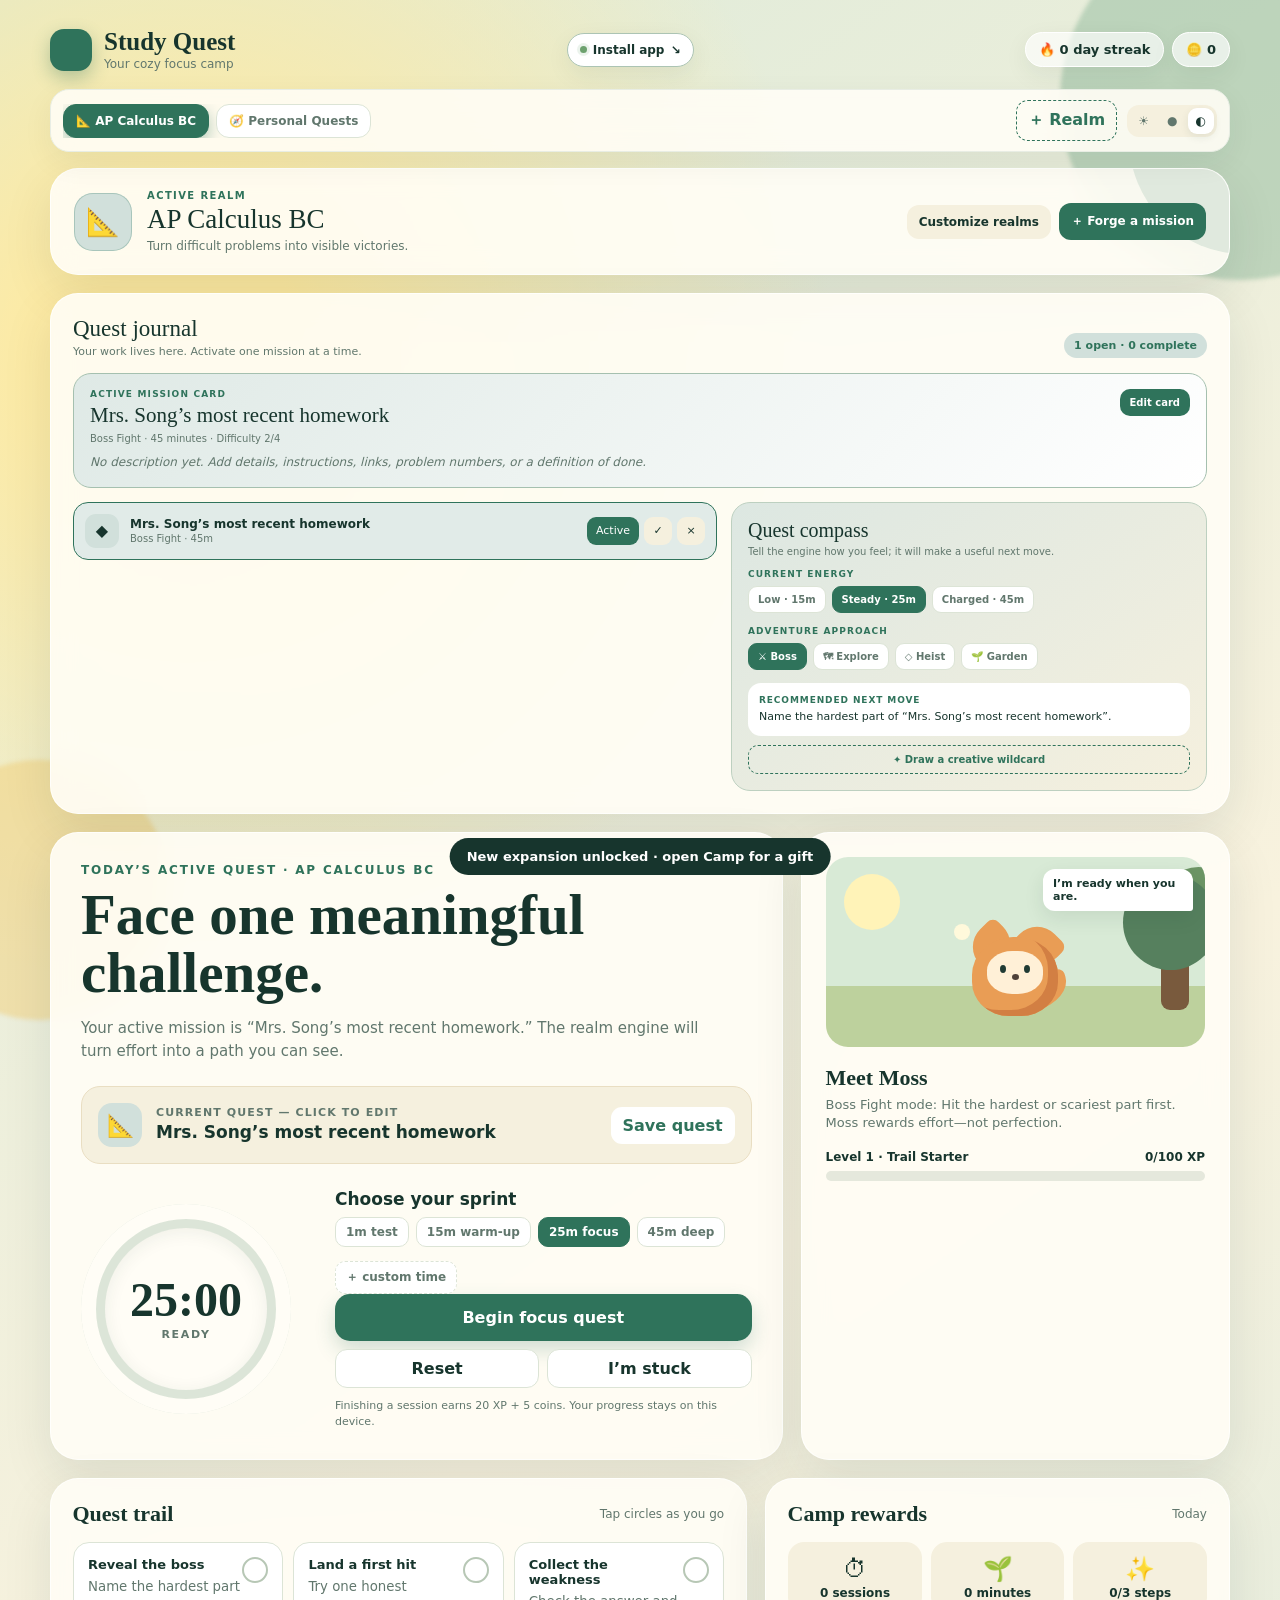
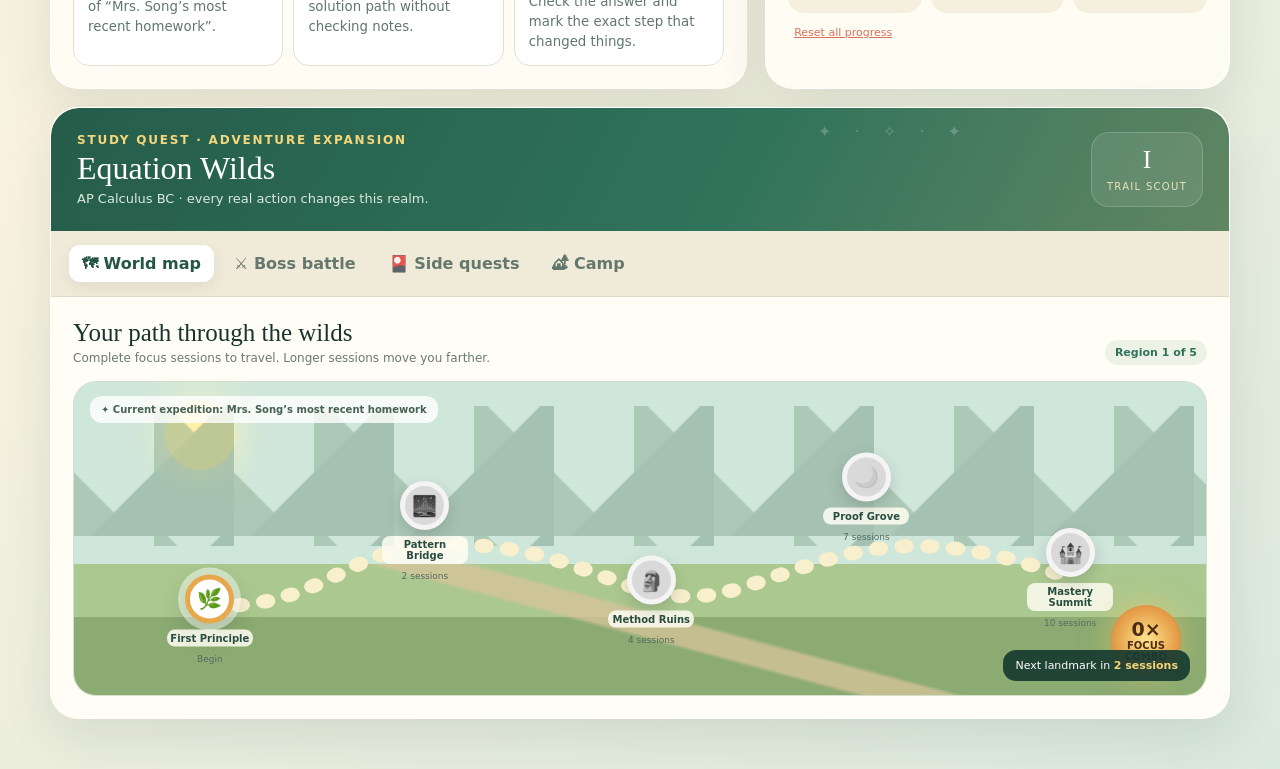
==== index.html @ 41451013 "Publish Study Quest PWA" ====
<!doctype html>
<html lang="en">
<head>
  <meta charset="utf-8">
  <meta name="viewport" content="width=device-width,initial-scale=1">
  <meta name="theme-color" content="#163a31">
  <meta name="description" content="Turn anything you need to do into a customizable focus quest with timers, mission cards, and a cozy fox companion.">
  <meta name="application-name" content="Study Quest">
  <meta name="apple-mobile-web-app-capable" content="yes">
  <meta name="apple-mobile-web-app-status-bar-style" content="black-translucent">
  <meta name="apple-mobile-web-app-title" content="Study Quest">
  <title>Study Quest</title>
  <style>
    :root{--ink:#17352d;--muted:#61776d;--cream:#f7f1df;--paper:#fffdf6;--green:#2f735b;--green2:#78a36d;--gold:#e6a84b;--coral:#d7725c;--line:#dce4d6;--shadow:0 18px 50px #17352d1a}
    *{box-sizing:border-box}body{margin:0;min-height:100vh;color:var(--ink);font-family:Inter,ui-rounded,"Segoe UI",system-ui,sans-serif;background:radial-gradient(circle at 15% 15%,#f9e7b9 0 5%,transparent 27%),linear-gradient(145deg,#dcead8,#f8f2de 55%,#dae9dd);overflow-x:hidden}
    body:before,body:after{content:"";position:fixed;z-index:-1;border-radius:50%;filter:blur(2px);opacity:.5}body:before{width:360px;height:360px;background:#8fb99b;right:-140px;top:-80px}body:after{width:260px;height:260px;background:#f1cf7a;left:-90px;bottom:-120px}
    button,input{font:inherit}button{cursor:pointer}.app{width:min(1180px,calc(100% - 32px));margin:28px auto 50px}.top{display:flex;align-items:center;justify-content:space-between;margin-bottom:18px}.brand{display:flex;align-items:center;gap:12px}.brand-mark{width:42px;height:42px;border-radius:14px;background:var(--green);display:grid;place-items:center;color:white;box-shadow:0 7px 18px #2f735b55}.brand h1{font-family:Georgia,serif;font-size:25px;margin:0}.brand p{font-size:12px;color:var(--muted);margin:1px 0 0}.stats{display:flex;gap:8px}.pill{background:#ffffffa8;border:1px solid #fff;padding:9px 13px;border-radius:999px;font-weight:750;font-size:13px;box-shadow:0 8px 24px #17352d12}
    .grid{display:grid;grid-template-columns:1.45fr .85fr;gap:18px}.card{background:#fffdf6e8;border:1px solid #ffffffb8;border-radius:28px;box-shadow:var(--shadow);backdrop-filter:blur(12px)}.hero{padding:30px;position:relative;overflow:hidden}.eyebrow{font-size:12px;font-weight:850;letter-spacing:.15em;text-transform:uppercase;color:var(--green)}.hero h2{font-family:Georgia,serif;font-size:clamp(32px,5vw,57px);line-height:1.02;margin:9px 0 12px;max-width:760px}.sub{color:var(--muted);font-size:15px;line-height:1.55;max-width:650px}.questbox{margin-top:23px;background:#f5f0de;border:1px solid #e9dec2;border-radius:19px;padding:16px;display:grid;grid-template-columns:auto 1fr auto;align-items:center;gap:14px}.quest-icon{width:44px;height:44px;border-radius:14px;background:#e5c873;display:grid;place-items:center;font-size:22px}.questbox label{display:block;font-size:11px;color:var(--muted);font-weight:800;text-transform:uppercase;letter-spacing:.1em}.questbox input{width:100%;border:0;background:transparent;color:var(--ink);font-size:17px;font-weight:800;outline:0;padding:3px 0}.save{border:0;background:white;color:var(--green);padding:9px 12px;border-radius:11px;font-weight:800}.save:hover{transform:translateY(-1px)}
    .timer-area{margin-top:25px;display:grid;grid-template-columns:230px 1fr;gap:24px;align-items:center}.clock{width:210px;aspect-ratio:1;border-radius:50%;display:grid;place-items:center;position:relative;background:conic-gradient(var(--green) var(--angle,0deg),#dce5d8 0);box-shadow:inset 0 0 0 15px #fffdf6}.clock:after{content:"";position:absolute;inset:24px;border-radius:50%;background:var(--paper);box-shadow:inset 0 3px 18px #17352d12}.time{position:relative;z-index:1;text-align:center}.time strong{font-family:Georgia,serif;font-size:48px;display:block;line-height:.95}.time small{color:var(--muted);font-size:11px;font-weight:850;letter-spacing:.15em;text-transform:uppercase}.controls h3{margin:0 0 8px;font-size:17px}.presets{display:flex;flex-wrap:wrap;gap:7px;margin-bottom:14px}.preset{border:1px solid var(--line);background:#fff;border-radius:10px;padding:7px 10px;color:var(--muted);font-size:12px;font-weight:750}.preset.active{color:white;background:var(--green);border-color:var(--green)}.mainbtn{border:0;width:100%;border-radius:15px;padding:14px;background:var(--green);color:white;font-weight:850;box-shadow:0 9px 20px #2f735b38;transition:.2s}.mainbtn:hover{transform:translateY(-2px);filter:brightness(1.05)}.secondary{display:flex;gap:8px;margin-top:8px}.secondary button{flex:1;border:1px solid var(--line);background:#fff;border-radius:12px;padding:9px;color:var(--ink);font-weight:750}.hint{font-size:11px;color:var(--muted);margin:10px 0 0;line-height:1.4}
    .side{padding:24px;display:flex;flex-direction:column}.companion-stage{height:190px;border-radius:22px;background:linear-gradient(#d8ead6 0 68%,#bdd19d 68%);position:relative;overflow:hidden;display:grid;place-items:center}.companion-stage:before{content:"";position:absolute;left:18px;top:17px;width:56px;height:56px;border-radius:50%;background:#fff3b8;box-shadow:90px 30px 0 -20px #fff9db}.tree{position:absolute;bottom:37px;right:16px;width:28px;height:80px;background:#795a3d;border-radius:9px}.tree:before{content:"";position:absolute;width:95px;height:95px;border-radius:50%;background:#56805e;left:-38px;top:-55px;box-shadow:28px -18px 0 -10px #6c9565}.buddy{position:relative;z-index:2;width:112px;height:104px;margin-top:25px;animation:breathe 2.8s ease-in-out infinite}.buddy-body{position:absolute;inset:25px 13px 0;background:#e99d55;border-radius:48% 48% 43% 43%;box-shadow:inset -10px -6px #d27f43}.ear{position:absolute;top:12px;width:39px;height:43px;background:#e99d55;transform:rotate(45deg);border-radius:8px 25px 8px 25px}.ear.l{left:13px}.ear.r{right:13px;transform:rotate(135deg)}.face{position:absolute;z-index:3;left:28px;top:39px;width:56px;height:43px;background:#fff0d7;border-radius:45%;}.eye{position:absolute;top:14px;width:6px;height:8px;background:#203b34;border-radius:50%}.eye.l{left:13px}.eye.r{right:13px}.nose{position:absolute;left:25px;top:23px;width:7px;height:6px;background:#4e4139;border-radius:50%}.tail{position:absolute;right:1px;bottom:0;width:52px;height:34px;background:#e99d55;border-radius:80% 20% 70% 20%;transform:rotate(-18deg);transform-origin:left}.buddy.focusing .eye{height:2px;top:17px}.buddy.cheer{animation:cheer .6s ease 2}.speech{position:absolute;top:12px;right:12px;z-index:4;background:white;border-radius:12px 12px 3px 12px;padding:8px 10px;max-width:150px;font-size:11px;font-weight:700;box-shadow:0 7px 20px #17352d18}.companion-copy h3{font-family:Georgia,serif;font-size:22px;margin:18px 0 5px}.companion-copy p{color:var(--muted);font-size:13px;line-height:1.45;margin:0}.level{margin-top:17px}.levelhead{display:flex;justify-content:space-between;font-size:12px;font-weight:800;margin-bottom:7px}.bar{height:10px;background:#e5e8dc;border-radius:999px;overflow:hidden}.fill{height:100%;width:0;background:linear-gradient(90deg,var(--green2),var(--gold));border-radius:999px;transition:.5s}
    .bottom{grid-column:1/-1;display:grid;grid-template-columns:1.2fr .8fr;gap:18px}.steps,.rewards{padding:22px}.section-title{display:flex;justify-content:space-between;align-items:center;margin-bottom:15px}.section-title h3{margin:0;font-family:Georgia,serif;font-size:22px}.section-title span{color:var(--muted);font-size:12px}.step-list{display:grid;grid-template-columns:repeat(3,1fr);gap:10px}.step{border:1px solid var(--line);border-radius:16px;padding:14px;background:#fff;transition:.2s}.step.done{opacity:.64;background:#ecf3e8}.step button{width:26px;height:26px;border-radius:50%;border:2px solid #b7c7b5;background:transparent;float:right;color:transparent}.step.done button{background:var(--green);border-color:var(--green);color:white}.step strong{font-size:13px;display:block;margin-bottom:4px}.step small{color:var(--muted);line-height:1.35}.reward-row{display:flex;gap:9px}.reward{flex:1;background:#f5f0de;border-radius:16px;padding:13px;text-align:center}.reward .big{font-size:24px}.reward strong{display:block;font-size:12px;margin-top:3px}.danger{margin-top:12px;border:0;background:transparent;color:var(--coral);font-size:11px;text-decoration:underline}
    .modal{position:fixed;inset:0;background:#15322ccc;z-index:20;display:none;place-items:center;padding:18px}.modal.show{display:grid}.modal-card{width:min(520px,100%);background:var(--paper);border-radius:25px;padding:27px;box-shadow:0 30px 80px #0005}.modal-card h2{font-family:Georgia,serif;font-size:29px;margin:0 0 8px}.modal-card p{color:var(--muted);line-height:1.5}.modal-card textarea{width:100%;min-height:95px;border:1px solid var(--line);border-radius:13px;padding:12px;background:white;resize:vertical}.modal-actions{display:flex;gap:9px;margin-top:12px}.modal-actions button{flex:1;border:0;border-radius:12px;padding:12px;font-weight:800}.modal-actions .claim{background:var(--green);color:white}.modal-actions .skip{background:#e9eadf;color:var(--ink)}.toast{position:fixed;left:50%;bottom:25px;z-index:30;transform:translate(-50%,30px);opacity:0;background:#17352d;color:white;padding:11px 17px;border-radius:999px;font-weight:750;font-size:13px;transition:.25s}.toast.show{transform:translate(-50%,0);opacity:1}.confetti{position:fixed;z-index:40;width:8px;height:12px;top:-20px;animation:fall 1.8s linear forwards}
    @keyframes breathe{50%{transform:translateY(-5px) scale(1.02)}}@keyframes cheer{50%{transform:translateY(-18px) rotate(5deg)}}@keyframes fall{to{transform:translateY(110vh) rotate(720deg)}}
    @media(max-width:850px){.grid,.bottom{grid-template-columns:1fr}.timer-area{grid-template-columns:1fr}.clock{margin:auto}.step-list{grid-template-columns:1fr}.stats .pill:first-child{display:none}}@media(max-width:520px){.app{width:min(100% - 18px,1180px);margin-top:12px}.hero,.side{padding:19px}.top{align-items:flex-start}.stats{flex-direction:column}.questbox{grid-template-columns:auto 1fr}.questbox .save{grid-column:1/-1}.hero h2{font-size:37px}}
  </style>
  <link rel="stylesheet" href="v2.css">
  <link rel="stylesheet" href="v3.css">
  <link rel="stylesheet" href="pwa.css">
  <link rel="manifest" href="manifest.webmanifest">
  <link rel="icon" href="icons/favicon.png" type="image/png" sizes="64x64">
  <link rel="icon" href="icons/icon-192.png" type="image/png" sizes="192x192">
  <link rel="apple-touch-icon" href="icons/apple-touch-icon.png">
</head>
<body>
  <main class="app">
    <header class="top">
      <div class="brand"><div class="brand-mark">✦</div><div><h1>Study Quest</h1><p>Your cozy focus camp</p></div></div>
      <div class="stats"><div class="pill">🔥 <span id="streak">0</span> day streak</div><div class="pill">🪙 <span id="coins">0</span></div></div>
    </header>
    <section class="grid">
      <article class="card hero">
        <div class="eyebrow">Today’s main quest · AP Calculus BC</div>
        <h2>Make one brave start.</h2>
        <p class="sub">You don’t need to finish everything right now. Begin Mrs. Song’s newest homework, earn XP for focused effort, and let the next step reveal itself.</p>
        <div class="questbox">
          <div class="quest-icon">📐</div>
          <div><label for="quest">Current quest — click to edit</label><input id="quest" value="Mrs. Song’s most recent homework" aria-label="Current quest"></div>
          <button class="save" id="saveQuest">Save quest</button>
        </div>
        <div class="timer-area">
          <div class="clock" id="clock"><div class="time"><strong id="time">25:00</strong><small id="modeLabel">ready</small></div></div>
          <div class="controls">
            <h3>Choose your sprint</h3>
            <div class="presets"><button class="preset" data-min="1">1m test</button><button class="preset" data-min="15">15m warm-up</button><button class="preset active" data-min="25">25m focus</button><button class="preset" data-min="45">45m deep</button></div>
            <button class="mainbtn" id="start">Begin focus quest</button>
            <div class="secondary"><button id="reset">Reset</button><button id="stuck">I’m stuck</button></div>
            <p class="hint">Finishing a session earns 20 XP + 5 coins. Your progress stays on this device.</p>
          </div>
        </div>
      </article>
      <aside class="card side">
        <div class="companion-stage"><div class="speech" id="speech">I’m ready when you are.</div><div class="tree"></div><div class="buddy" id="buddy"><div class="ear l"></div><div class="ear r"></div><div class="tail"></div><div class="buddy-body"></div><div class="face"><i class="eye l"></i><i class="eye r"></i><i class="nose"></i></div></div></div>
        <div class="companion-copy"><h3>Meet Moss</h3><p>Your focus fox. Moss studies quietly with you and celebrates real effort—not perfection.</p></div>
        <div class="level"><div class="levelhead"><span>Level <b id="level">1</b> · Trail Starter</span><span><b id="xp">0</b>/100 XP</span></div><div class="bar"><div class="fill" id="xpFill"></div></div></div>
      </aside>
      <div class="bottom">
        <section class="card steps"><div class="section-title"><h3>Quest trail</h3><span>Tap circles as you go</span></div><div class="step-list">
          <div class="step"><button aria-label="Complete step">✓</button><strong>Open the assignment</strong><small>Get the newest homework in front of you.</small></div>
          <div class="step"><button aria-label="Complete step">✓</button><strong>Do the first problem</strong><small>Messy work is completely allowed.</small></div>
          <div class="step"><button aria-label="Complete step">✓</button><strong>Mark the hard parts</strong><small>Circle anything to ask Mrs. Song.</small></div>
        </div></section>
        <section class="card rewards"><div class="section-title"><h3>Camp rewards</h3><span>Today</span></div><div class="reward-row"><div class="reward"><div class="big">⏱</div><strong><span id="sessions">0</span> sessions</strong></div><div class="reward"><div class="big">🌱</div><strong><span id="totalMin">0</span> minutes</strong></div><div class="reward"><div class="big">✨</div><strong><span id="stepsDone">0</span>/3 steps</strong></div></div><button class="danger" id="clear">Reset all progress</button></section>
      </div>
    </section>
  </main>
  <div class="modal" id="modal"><div class="modal-card"><div class="eyebrow">Sprint complete</div><h2>Nice work—claim your reward.</h2><p>Before moving on, write one thing you learned or one question you still have. A short sentence is enough.</p><textarea id="reflection" placeholder="I learned… / I’m still wondering…"></textarea><div class="modal-actions"><button class="skip" id="skip">Later</button><button class="claim" id="claim">Claim 20 XP + 5 coins</button></div></div></div>
  <div class="toast" id="toast"></div>
  <script>
    const $=s=>document.querySelector(s), $$=s=>[...document.querySelectorAll(s)];
    const key='studyQuest.v1'; let state=JSON.parse(localStorage.getItem(key)||'{}');
    state={xp:0,coins:0,sessions:0,totalMin:0,quest:'Mrs. Song’s most recent homework',steps:[false,false,false],lastDay:null,streak:0,...state};
    let chosen=25,left=1500,running=false,timer=null;
    const save=()=>localStorage.setItem(key,JSON.stringify(state));
    function render(){
      $('#coins').textContent=state.coins;$('#sessions').textContent=state.sessions;$('#totalMin').textContent=state.totalMin;$('#streak').textContent=state.streak;
      const level=Math.floor(state.xp/100)+1, within=state.xp%100;$('#level').textContent=level;$('#xp').textContent=within;$('#xpFill').style.width=within+'%';
      $('#quest').value=state.quest;state.steps.forEach((v,i)=>$$('.step')[i].classList.toggle('done',v));$('#stepsDone').textContent=state.steps.filter(Boolean).length;
    }
    function format(n){return String(Math.floor(n/60)).padStart(2,'0')+':'+String(n%60).padStart(2,'0')}
    function drawClock(){$('#time').textContent=format(left);$('#clock').style.setProperty('--angle',(360*(chosen*60-left)/(chosen*60))+'deg')}
    function toast(msg){const t=$('#toast');t.textContent=msg;t.classList.add('show');setTimeout(()=>t.classList.remove('show'),2200)}
    function ping(){try{const a=new AudioContext(),o=a.createOscillator(),g=a.createGain();o.connect(g);g.connect(a.destination);o.frequency.setValueAtTime(523,a.currentTime);o.frequency.exponentialRampToValueAtTime(784,a.currentTime+.25);g.gain.setValueAtTime(.08,a.currentTime);g.gain.exponentialRampToValueAtTime(.001,a.currentTime+.5);o.start();o.stop(a.currentTime+.5)}catch(e){}}
    function stop(){clearInterval(timer);running=false;$('#start').textContent='Resume focus quest';$('#modeLabel').textContent='paused';$('#buddy').classList.remove('focusing');$('#speech').textContent='I’ll hold your place.'}
    function finish(){clearInterval(timer);running=false;left=0;drawClock();ping();$('#modeLabel').textContent='complete';$('#buddy').classList.remove('focusing');$('#buddy').classList.add('cheer');$('#speech').textContent='You did it! That effort counts.';setTimeout(()=>$('#buddy').classList.remove('cheer'),1500);$('#modal').classList.add('show')}
    $('#start').onclick=()=>{if(running){stop();return}if(left<=0)left=chosen*60;running=true;$('#start').textContent='Pause quest';$('#modeLabel').textContent='focusing';$('#buddy').classList.add('focusing');$('#speech').textContent='Shh… I’m focusing with you.';timer=setInterval(()=>{left--;drawClock();if(left<=0)finish()},1000)};
    $$('.preset').forEach(b=>b.onclick=()=>{if(running)stop();chosen=+b.dataset.min;left=chosen*60;$$('.preset').forEach(x=>x.classList.remove('active'));b.classList.add('active');$('#start').textContent='Begin focus quest';$('#modeLabel').textContent='ready';drawClock()});
    $('#reset').onclick=()=>{if(running)stop();left=chosen*60;$('#start').textContent='Begin focus quest';$('#modeLabel').textContent='ready';drawClock()};
    $('#saveQuest').onclick=()=>{state.quest=$('#quest').value.trim()||'Mrs. Song’s most recent homework';save();render();toast('Quest saved ✓')};
    $('#stuck').onclick=()=>{const ideas=['Open the assignment—nothing else yet.','Write the problem number and copy the givens.','Work for just two minutes, then choose again.','Circle the first confusing symbol or step.'];$('#speech').textContent=ideas[Math.floor(Math.random()*ideas.length)];toast('Moss made the next step tiny')};
    $$('.step button').forEach((b,i)=>b.onclick=()=>{state.steps[i]=!state.steps[i];if(state.steps[i]){state.xp+=5;state.coins+=1;toast('+5 XP · trail step complete')}save();render()});
    function reward(){state.xp+=20;state.coins+=5;state.sessions++;state.totalMin+=chosen;const today=new Date().toDateString();if(state.lastDay!==today){const y=new Date();y.setDate(y.getDate()-1);state.streak=state.lastDay===y.toDateString()?state.streak+1:1;state.lastDay=today}state.reflection=$('#reflection').value.trim();save();render();$('#modal').classList.remove('show');confetti();left=chosen*60;$('#start').textContent='Begin another quest';$('#modeLabel').textContent='ready';drawClock()}
    $('#claim').onclick=reward;$('#skip').onclick=reward;
    function confetti(){for(let i=0;i<36;i++){const e=document.createElement('i');e.className='confetti';e.style.left=Math.random()*100+'vw';e.style.background=['#e6a84b','#2f735b','#d7725c','#78a36d'][i%4];e.style.animationDelay=Math.random()*.5+'s';document.body.appendChild(e);setTimeout(()=>e.remove(),2400)}}
    $('#clear').onclick=()=>{if(confirm('Reset XP, coins, sessions, and quest trail?')){localStorage.removeItem(key);location.reload()}};
    render();drawClock();
  </script>
  <script src="v2.js"></script>
  <script src="v3.js"></script>
  <script src="pwa-v2.js"></script>
</body>
</html>
---- v2.css ----
/* Study Quest: Adventure expansion */
.rpg-world{margin-top:18px;position:relative;overflow:hidden}.rpg-banner{padding:24px 26px;background:linear-gradient(118deg,#173a31,#285d49 58%,#6f8e5b);color:white;border-radius:28px 28px 0 0;display:flex;align-items:center;justify-content:space-between;gap:18px;position:relative}.rpg-banner:after{content:"✦  ·  ✧  ·  ✦";position:absolute;right:22%;top:14px;opacity:.22;letter-spacing:9px}.rpg-banner h2{font:32px/1 Georgia,serif;margin:5px 0 7px}.rpg-banner p{margin:0;color:#dce9de;font-size:13px}.rank-seal{min-width:112px;text-align:center;background:#ffffff16;border:1px solid #ffffff2c;border-radius:18px;padding:12px}.rank-seal strong{display:block;font:26px Georgia,serif}.rank-seal span{font-size:10px;text-transform:uppercase;letter-spacing:.13em;color:#e9e4bd}.rpg-tabs{display:flex;gap:7px;padding:14px 18px;background:#f0ead8;border-bottom:1px solid #e0dac6;overflow:auto}.rpg-tab{border:0;background:transparent;color:#66786e;font-weight:800;padding:9px 13px;border-radius:11px;white-space:nowrap}.rpg-tab.active{background:white;color:#245642;box-shadow:0 5px 15px #17352d13}.rpg-panel{display:none;padding:22px;background:#fffdf6e8}.rpg-panel.active{display:block}.panel-title{display:flex;align-items:end;justify-content:space-between;gap:14px;margin-bottom:16px}.panel-title h3{font:25px Georgia,serif;margin:0}.panel-title p{font-size:12px;color:#687c72;margin:4px 0 0}.tiny-badge{background:#edf2e7;color:#2f735b;border-radius:999px;padding:6px 10px;font-size:11px;font-weight:850}
.quest-map{min-height:315px;border-radius:23px;background:linear-gradient(#cfe6db 0 58%,#aac88f 58% 75%,#8bab72 75%);position:relative;overflow:hidden;border:1px solid #d4e0cc}.quest-map:before{content:"";position:absolute;left:8%;top:18px;width:70px;height:70px;border-radius:50%;background:#fff0a8;box-shadow:0 0 45px #fff5b8}.quest-map:after{content:"";position:absolute;inset:auto 0 0;height:42%;background:linear-gradient(15deg,transparent 48%,#d8c49b 49% 54%,transparent 55%);opacity:.75}.mountains{position:absolute;inset:24px 0 auto;height:140px;background:linear-gradient(135deg,transparent 50%,#789b84 51%) 0 0/160px 130px,linear-gradient(225deg,transparent 50%,#88a98e 51%) 80px 0/160px 130px;opacity:.48}.path-line{position:absolute;left:10%;right:10%;bottom:58px;height:130px}.path-line svg{width:100%;height:100%;overflow:visible}.map-node{position:absolute;z-index:3;width:86px;text-align:center;transform:translate(-50%,-50%)}.node-dot{width:49px;height:49px;margin:auto;border-radius:50%;display:grid;place-items:center;background:#d7dbcc;border:5px solid #f8f4e7;box-shadow:0 6px 16px #17352d2d;font-size:20px;filter:grayscale(1);transition:.3s}.map-node.unlocked .node-dot{background:#f5d477;filter:none}.map-node.current .node-dot{background:#fff;border-color:#e6a84b;box-shadow:0 0 0 7px #fff7,0 8px 25px #17352d44;animation:nodePulse 2s infinite}.map-node strong{display:block;font-size:10px;margin-top:6px;background:#fffdf3d9;border-radius:8px;padding:3px;color:#294e40}.map-node small{font-size:9px;color:#546b60}.n1{left:12%;top:76%}.n2{left:31%;top:48%}.n3{left:51%;top:70%}.n4{left:70%;top:37%}.n5{left:88%;top:63%}.map-legend{position:absolute;left:16px;top:14px;z-index:4;background:#ffffffce;border-radius:12px;padding:8px 11px;font-size:10px;font-weight:800;color:#476254}.map-progress{position:absolute;right:16px;bottom:14px;z-index:5;background:#173a31e8;color:white;border-radius:13px;padding:9px 12px;font-size:11px}.map-progress b{color:#f5d477}
.battle-grid{display:grid;grid-template-columns:1.1fr .9fr;gap:14px}.boss-arena{background:radial-gradient(circle at 50% 30%,#536b67,#243e3b 72%);border-radius:22px;min-height:290px;position:relative;overflow:hidden;color:white;padding:18px}.boss-arena:before{content:"";position:absolute;inset:auto -10% -40% -10%;height:62%;background:radial-gradient(ellipse,#172c28,#10201d);border-radius:50%}.boss-label{position:relative;z-index:2;text-align:center;font-size:10px;letter-spacing:.18em;text-transform:uppercase;color:#d7dfc9}.boss{position:absolute;left:50%;top:50%;transform:translate(-50%,-46%);width:142px;height:135px;filter:drop-shadow(0 18px 15px #0007)}.boss-core{position:absolute;inset:25px 18px 3px;background:#5f536d;border-radius:45% 45% 35% 35%;box-shadow:inset -14px -10px #44394f}.boss-horn{position:absolute;top:7px;width:38px;height:48px;background:#dbc790;clip-path:polygon(50% 0,100% 100%,0 100%)}.boss-horn.l{left:16px;transform:rotate(-18deg)}.boss-horn.r{right:16px;transform:rotate(18deg)}.boss-eye{position:absolute;z-index:2;top:61px;width:19px;height:13px;background:#ffcf64;border-radius:60% 20%;box-shadow:0 0 12px #ffca55}.boss-eye.l{left:40px}.boss-eye.r{right:40px;transform:scaleX(-1)}.boss-mouth{position:absolute;z-index:2;left:54px;top:91px;width:36px;height:13px;border-bottom:4px solid #d5b8c7;border-radius:50%}.boss.hit{animation:bossHit .5s}.hp-wrap{position:absolute;left:18px;right:18px;bottom:18px;z-index:2}.hp-copy{display:flex;justify-content:space-between;font-size:11px;font-weight:800;margin-bottom:6px}.hpbar{height:13px;background:#152824;border:2px solid #ffffff45;border-radius:99px;overflow:hidden}.hpfill{height:100%;background:linear-gradient(90deg,#d85b58,#f1a35c);transition:.6s}.battle-log{background:#f4eedc;border-radius:22px;padding:18px}.battle-log h4{margin:0 0 7px;font:21px Georgia,serif}.battle-log>p{color:#66786e;font-size:12px;line-height:1.45}.damage-guide{display:grid;gap:8px;margin-top:13px}.damage{background:white;border-radius:12px;padding:10px;display:flex;justify-content:space-between;font-size:11px}.damage b{color:#bb5a48}.boss-loot{margin-top:12px;background:#e5eedf;border:1px dashed #86a876;border-radius:12px;padding:11px;font-size:11px;line-height:1.4}
.sidequest-grid{display:grid;grid-template-columns:repeat(3,1fr);gap:11px}.sidequest{background:#fff;border:1px solid #e1e5d8;border-radius:18px;padding:16px;position:relative;min-height:155px;transition:.2s}.sidequest:hover{transform:translateY(-3px);box-shadow:0 10px 25px #17352d16}.sq-rarity{font-size:9px;letter-spacing:.14em;text-transform:uppercase;color:#b47742;font-weight:900}.sidequest h4{font:19px Georgia,serif;margin:8px 0 7px}.sidequest p{font-size:11px;color:#687c72;line-height:1.45;margin:0 0 12px}.sidequest button,.reroll,.scene-btn,.shop-item button,.break-start{border:0;border-radius:10px;padding:8px 10px;font-size:11px;font-weight:850;background:#2f735b;color:white}.sidequest button:disabled{background:#d9ddd3;color:#829087}.sidequest.complete{background:#edf3e8}.sidequest.complete:after{content:"✓";position:absolute;right:12px;top:12px;width:24px;height:24px;border-radius:50%;display:grid;place-items:center;background:#2f735b;color:white}.reroll{background:#e9e7da;color:#3d5a4e}.quest-actions{display:flex;justify-content:flex-end;margin-top:12px}.daily-meter{height:7px;background:#e7e9df;border-radius:99px;overflow:hidden;margin:8px 0}.daily-meter i{display:block;height:100%;background:#e6a84b;transition:.4s}
.camp-grid{display:grid;grid-template-columns:.8fr 1.2fr;gap:14px}.scene-box{border-radius:22px;min-height:270px;padding:18px;background:linear-gradient(#172b36,#3b5862 58%,#253f35 58%);color:white;position:relative;overflow:hidden}.scene-box[data-scene="sun"]{background:linear-gradient(#a8d8d0,#f2dda0 58%,#87a96c 58%)}.scene-box[data-scene="rain"]{background:linear-gradient(#405765,#78909a 58%,#405b4b 58%)}.scene-box[data-scene="stars"]{background:linear-gradient(#171c38,#303558 58%,#283b36 58%)}.scene-box:after{content:"";position:absolute;inset:0;background:radial-gradient(circle at 72% 20%,#fff9bf 0 5%,transparent 6%),radial-gradient(circle at 20% 15%,#fff 0 1px,transparent 2px),radial-gradient(circle at 40% 25%,#fff 0 1px,transparent 2px);opacity:.7}.scene-box[data-scene="rain"]:after{background:repeating-linear-gradient(105deg,transparent 0 17px,#dcebf133 18px 20px,transparent 21px 35px);animation:rain .7s linear infinite}.scene-copy{position:relative;z-index:2}.scene-copy h4{font:23px Georgia,serif;margin:0 0 5px}.scene-copy p{font-size:11px;color:#eef4e9}.scene-controls{position:absolute;left:16px;right:16px;bottom:16px;z-index:3;display:flex;gap:7px;flex-wrap:wrap}.scene-btn{background:#ffffffdc;color:#264c3e}.scene-btn.active{background:#e6a84b;color:#332812}.sound-btn{margin-left:auto;background:#17352dd9;color:white}.shop{background:#f5f0df;border-radius:22px;padding:17px}.shop-head{display:flex;justify-content:space-between;align-items:center}.shop-head h4{font:21px Georgia,serif;margin:0}.shop-wallet{font-size:11px;font-weight:850;background:white;border-radius:99px;padding:6px 9px}.shop-grid{display:grid;grid-template-columns:repeat(3,1fr);gap:8px;margin-top:12px}.shop-item{background:white;border-radius:14px;padding:11px;text-align:center;border:2px solid transparent}.shop-item.equipped{border-color:#e6a84b}.shop-icon{font-size:25px;height:32px}.shop-item strong{display:block;font-size:11px}.shop-item small{color:#7c8b83;font-size:9px}.shop-item button{margin-top:8px;width:100%;padding:6px;background:#e8eddf;color:#365d4d}.shop-item.owned button{background:#2f735b;color:white}.starter-note{margin-top:9px;font-size:10px;color:#6c7b72}.buddy[data-outfit="scarf"]:after{content:"";position:absolute;z-index:5;left:31px;top:76px;width:54px;height:12px;background:#d96557;border-radius:8px;transform:rotate(-4deg)}.buddy[data-outfit="crown"]:after{content:"♛";position:absolute;z-index:5;left:39px;top:-13px;font-size:39px;color:#f3c853;text-shadow:0 2px #9f6f27}.buddy[data-outfit="wizard"]:after{content:"";position:absolute;z-index:5;left:26px;top:-35px;width:62px;height:58px;background:#5e567f;clip-path:polygon(50% 0,78% 72%,100% 85%,0 85%,24% 72%)}
.break-card{margin-top:14px;border:1px solid #dbe2d4;border-radius:18px;padding:14px;background:#fff;display:flex;align-items:center;justify-content:space-between;gap:12px}.break-card h4{margin:0 0 3px;font:18px Georgia,serif}.break-card p{margin:0;font-size:10px;color:#6a7d73}.break-start{background:#4b6f63;white-space:nowrap}.break-overlay{position:fixed;inset:0;z-index:90;background:linear-gradient(#101b32,#26364b 60%,#1c352f);display:none;place-items:center;overflow:hidden;color:white}.break-overlay.show{display:grid}.break-hud{position:absolute;top:22px;left:50%;transform:translateX(-50%);z-index:4;text-align:center;background:#0c171bbb;border:1px solid #ffffff24;border-radius:18px;padding:11px 20px}.break-hud strong{font:26px Georgia,serif}.break-hud span{display:block;font-size:10px;color:#cbdad3}.firefly{position:absolute;width:22px;height:22px;border:0;border-radius:50%;background:#f8ed76;box-shadow:0 0 10px #fff278,0 0 28px #e8e052;animation:floatFly 2.4s ease-in-out infinite}.firefly:after{content:"";position:absolute;width:28px;height:10px;border:1px solid #fff9;left:-4px;top:6px;border-radius:50%}.break-done{background:#fffdf1;color:#17352d;border-radius:24px;padding:25px;text-align:center;display:none;z-index:5}.break-done.show{display:block}.break-done h3{font:28px Georgia,serif;margin:0 0 6px}.break-done button{border:0;background:#2f735b;color:white;border-radius:12px;padding:11px 19px;font-weight:800}.achievement-pop{position:fixed;right:20px;top:20px;z-index:80;background:#17352d;color:white;border:1px solid #ffffff31;border-radius:17px;padding:13px 16px;box-shadow:0 14px 40px #0004;transform:translateX(130%);transition:.4s;max-width:280px}.achievement-pop.show{transform:translateX(0)}.achievement-pop b{display:block;color:#f5d477;font-size:11px;letter-spacing:.1em;text-transform:uppercase}.achievement-pop span{font:17px Georgia,serif}.combo-orb{position:absolute;right:25px;bottom:20px;width:70px;height:70px;border-radius:50%;display:grid;place-items:center;background:radial-gradient(circle,#ffe58a,#e59b47 65%,#bd673b);color:#4e2d18;box-shadow:0 0 30px #ffc95d88;font-size:10px;font-weight:900;text-align:center;z-index:3}.combo-orb strong{display:block;font-size:19px}
body.scene-stars{background:radial-gradient(circle at 15% 15%,#73859b 0 4%,transparent 24%),linear-gradient(145deg,#263c45,#4e5d60 55%,#314944)}body.scene-rain{background:linear-gradient(145deg,#9eb4b6,#d7dfd5 55%,#839f92)}body.scene-sun{background:radial-gradient(circle at 15% 15%,#ffeaa0 0 5%,transparent 28%),linear-gradient(145deg,#dcead8,#f8f2de 55%,#dae9dd)}
@keyframes nodePulse{50%{transform:scale(1.09)}}@keyframes bossHit{25%{transform:translate(-50%,-46%) translateX(-12px);filter:brightness(1.8)}50%{transform:translate(-50%,-46%) translateX(10px)}75%{transform:translate(-50%,-46%) translateX(-5px)}}@keyframes rain{to{background-position:0 30px}}@keyframes floatFly{50%{transform:translate(14px,-18px) scale(1.2)}}
@media(max-width:850px){.battle-grid,.camp-grid{grid-template-columns:1fr}.sidequest-grid{grid-template-columns:1fr}.quest-map{min-height:360px}.shop-grid{grid-template-columns:repeat(3,1fr)}}@media(max-width:520px){.rpg-banner{align-items:flex-start}.rpg-banner h2{font-size:26px}.rank-seal{min-width:84px}.rpg-panel{padding:13px}.map-node{width:63px}.map-node strong{font-size:8px}.node-dot{width:40px;height:40px}.shop-grid{grid-template-columns:1fr}.break-card{align-items:flex-start;flex-direction:column}.sound-btn{margin-left:0}}
---- v3.css ----
/* Realm Engine — universal customization and theming */
:root{--realm-accent:#2f735b;--realm-soft:#dfeadf;--surface:#fffdf6;--surface-2:#f5f0de;--surface-3:#ffffff;--text:#17352d;--text-soft:#61776d;--border:#dce4d6;--page-a:#dcead8;--page-b:#f8f2de;--page-c:#dae9dd}
html[data-theme="dark"]{color-scheme:dark;--surface:#182720;--surface-2:#22352b;--surface-3:#263a31;--text:#edf4ec;--text-soft:#a9bcb2;--border:#3a5146;--page-a:#0e1b18;--page-b:#182821;--page-c:#101f1b;--cream:#182720;--paper:#182720;--ink:#edf4ec;--muted:#a9bcb2;--line:#3a5146;--shadow:0 20px 60px #0005}
html[data-theme="dark"] body{background:radial-gradient(circle at 15% 15%,#466454 0 4%,transparent 24%),linear-gradient(145deg,var(--page-a),var(--page-b) 55%,var(--page-c))}
html[data-theme="dark"] body:before{background:#315947}html[data-theme="dark"] body:after{background:#6d5933}
html[data-theme="dark"] .card,html[data-theme="dark"] .rpg-panel{background:#182720f2;border-color:#31483d}html[data-theme="dark"] .questbox,html[data-theme="dark"] .rpg-tabs,html[data-theme="dark"] .battle-log,html[data-theme="dark"] .shop{background:#22352b;border-color:#3a5146}html[data-theme="dark"] .step,html[data-theme="dark"] .sidequest,html[data-theme="dark"] .reward,html[data-theme="dark"] .damage,html[data-theme="dark"] .shop-item,html[data-theme="dark"] .break-card,html[data-theme="dark"] .save,html[data-theme="dark"] .secondary button,html[data-theme="dark"] .preset,html[data-theme="dark"] .rpg-tab.active{background:#263a31;color:#edf4ec;border-color:#40594d}html[data-theme="dark"] .clock{box-shadow:inset 0 0 0 15px #182720}html[data-theme="dark"] .clock:after{background:#182720}html[data-theme="dark"] .speech{background:#263a31;color:#edf4ec}html[data-theme="dark"] .pill{background:#21352c;border-color:#33493f}html[data-theme="dark"] .modal-card{background:#182720}html[data-theme="dark"] .modal-card textarea{background:#263a31;color:#edf4ec}html[data-theme="dark"] .sidequest.complete{background:#284333}html[data-theme="dark"] .boss-loot{background:#243e31}html[data-theme="dark"] .scene-btn{background:#263a31;color:#edf4ec}html[data-theme="dark"] .danger{color:#f19b86}
.realm-dock{display:flex;align-items:center;gap:10px;margin:0 0 16px;padding:10px 12px;background:color-mix(in srgb,var(--surface) 90%,transparent);border:1px solid color-mix(in srgb,var(--border) 65%,white);border-radius:19px;box-shadow:0 10px 30px #17352d10;backdrop-filter:blur(12px);position:relative;z-index:8}.realm-scroll{display:flex;align-items:center;gap:7px;overflow:auto;flex:1;scrollbar-width:none}.realm-scroll::-webkit-scrollbar{display:none}.realm-chip{border:1px solid var(--border);background:var(--surface-3);color:var(--text-soft);border-radius:13px;padding:9px 12px;font-size:12px;font-weight:800;white-space:nowrap;transition:.2s}.realm-chip:hover{transform:translateY(-1px)}.realm-chip.active{background:var(--realm-accent);border-color:var(--realm-accent);color:white;box-shadow:0 6px 16px color-mix(in srgb,var(--realm-accent) 38%,transparent)}.dock-add{border:1px dashed var(--realm-accent);background:transparent;color:var(--realm-accent);border-radius:12px;padding:9px 11px;font-weight:900;white-space:nowrap}.theme-switch{display:flex;background:var(--surface-2);border-radius:12px;padding:3px;gap:2px}.theme-switch button{border:0;background:transparent;color:var(--text-soft);border-radius:9px;padding:6px 8px;font-size:12px}.theme-switch button.active{background:var(--surface-3);color:var(--text);box-shadow:0 3px 9px #17352d16}
.quest-command{margin-bottom:18px;padding:21px 23px;display:grid;grid-template-columns:1fr auto;gap:18px;position:relative;overflow:hidden}.quest-command:before{content:"";position:absolute;width:230px;height:230px;border-radius:50%;right:-130px;top:-145px;background:var(--realm-accent);opacity:.12}.command-left{display:flex;gap:15px;align-items:center;min-width:0}.realm-sigil{width:58px;height:58px;flex:0 0 auto;border-radius:19px;display:grid;place-items:center;background:var(--realm-soft);font-size:27px;box-shadow:inset 0 0 0 1px color-mix(in srgb,var(--realm-accent) 25%,transparent)}.command-kicker{font-size:10px;font-weight:900;text-transform:uppercase;letter-spacing:.14em;color:var(--realm-accent)}.command-left h2{font:27px Georgia,serif;margin:3px 0 4px;white-space:nowrap;overflow:hidden;text-overflow:ellipsis}.command-left p{margin:0;color:var(--text-soft);font-size:12px}.command-actions{display:flex;align-items:center;gap:8px;position:relative;z-index:2}.command-actions button{border:0;border-radius:12px;padding:10px 12px;font-weight:850;font-size:12px}.forge-btn{background:var(--realm-accent);color:white}.manage-btn{background:var(--surface-2);color:var(--text)}
.mission-journal{grid-column:1/-1;padding:22px}.journal-head{display:flex;justify-content:space-between;align-items:end;gap:14px;margin-bottom:15px}.journal-head h3{font:23px Georgia,serif;margin:0}.journal-head p{font-size:11px;color:var(--text-soft);margin:3px 0 0}.mission-count{font-size:11px;font-weight:850;color:var(--realm-accent);background:var(--realm-soft);padding:6px 10px;border-radius:999px}.journal-layout{display:grid;grid-template-columns:1.15fr .85fr;gap:14px}.mission-list{display:grid;gap:8px;align-content:start}.mission-row{display:grid;grid-template-columns:auto 1fr auto;gap:11px;align-items:center;background:var(--surface-3);border:1px solid var(--border);border-radius:15px;padding:11px;transition:.2s}.mission-row:hover{border-color:var(--realm-accent);transform:translateX(2px)}.mission-row.active{background:color-mix(in srgb,var(--realm-soft) 65%,var(--surface-3));border-color:var(--realm-accent)}.mission-row.done{opacity:.58}.mission-gem{width:34px;height:34px;border-radius:11px;display:grid;place-items:center;background:var(--realm-soft)}.mission-row strong{display:block;font-size:12px}.mission-row small{display:block;font-size:10px;color:var(--text-soft);margin-top:2px}.mission-tools{display:flex;gap:5px}.mission-tools button{border:0;width:28px;height:28px;border-radius:9px;background:var(--surface-2);color:var(--text);font-size:11px}.mission-tools button.activate{width:auto;padding:0 9px;background:var(--realm-accent);color:white}.empty-missions{border:1px dashed var(--border);border-radius:16px;padding:24px;text-align:center;color:var(--text-soft);font-size:12px}.compass{background:linear-gradient(145deg,color-mix(in srgb,var(--realm-soft) 75%,var(--surface)),var(--surface-2));border-radius:19px;padding:16px;border:1px solid color-mix(in srgb,var(--realm-accent) 18%,var(--border))}.compass h4{font:20px Georgia,serif;margin:0 0 4px}.compass>p{font-size:10px;color:var(--text-soft);margin:0 0 12px}.energy-label{font-size:9px;font-weight:900;letter-spacing:.12em;text-transform:uppercase;color:var(--realm-accent)}.energy-row,.approach-row{display:flex;gap:6px;margin:7px 0 13px;flex-wrap:wrap}.energy-row button,.approach-row button{border:1px solid var(--border);background:var(--surface-3);color:var(--text-soft);border-radius:9px;padding:7px 9px;font-size:10px;font-weight:800}.energy-row button.active,.approach-row button.active{background:var(--realm-accent);color:white;border-color:var(--realm-accent)}.next-move{background:var(--surface-3);border-radius:13px;padding:11px;font-size:11px;line-height:1.4}.next-move b{display:block;color:var(--realm-accent);font-size:9px;text-transform:uppercase;letter-spacing:.1em;margin-bottom:3px}.twist-btn{margin-top:9px;width:100%;border:1px dashed var(--realm-accent);background:transparent;color:var(--realm-accent);border-radius:10px;padding:8px;font-size:10px;font-weight:850}
.realm-modal{position:fixed;inset:0;background:#10261fd9;z-index:110;display:none;place-items:center;padding:18px}.realm-modal.show{display:grid}.realm-modal-card{width:min(760px,100%);max-height:min(760px,92vh);overflow:auto;background:var(--surface);color:var(--text);border-radius:26px;box-shadow:0 30px 90px #0007}.realm-modal-top{display:flex;justify-content:space-between;align-items:center;padding:20px 22px 14px;border-bottom:1px solid var(--border);position:sticky;top:0;background:var(--surface);z-index:2}.realm-modal-top h2{font:27px Georgia,serif;margin:0}.realm-close{width:34px;height:34px;border:0;border-radius:50%;background:var(--surface-2);color:var(--text);font-size:18px}.forge-tabs{display:flex;gap:7px;padding:14px 22px 0}.forge-tab{border:0;border-radius:10px;padding:8px 11px;background:var(--surface-2);color:var(--text-soft);font-size:11px;font-weight:850}.forge-tab.active{background:var(--realm-accent);color:white}.forge-pane{display:none;padding:18px 22px 24px}.forge-pane.active{display:block}.form-grid{display:grid;grid-template-columns:1fr 1fr;gap:12px}.field{display:grid;gap:5px}.field.full{grid-column:1/-1}.field label{font-size:10px;font-weight:900;letter-spacing:.08em;text-transform:uppercase;color:var(--text-soft)}.field input,.field select{width:100%;border:1px solid var(--border);background:var(--surface-3);color:var(--text);border-radius:11px;padding:10px 11px;outline:0}.field input:focus,.field select:focus{border-color:var(--realm-accent);box-shadow:0 0 0 3px color-mix(in srgb,var(--realm-accent) 15%,transparent)}.style-picker{display:grid;grid-template-columns:repeat(4,1fr);gap:8px}.style-option input{display:none}.style-option span{display:block;height:100%;border:1px solid var(--border);border-radius:13px;padding:11px;background:var(--surface-3);font-size:10px;color:var(--text-soft)}.style-option b{display:block;color:var(--text);font-size:12px;margin-bottom:3px}.style-option input:checked+span{border-color:var(--realm-accent);box-shadow:inset 0 0 0 1px var(--realm-accent);background:var(--realm-soft)}.submit-forge{margin-top:15px;width:100%;border:0;border-radius:12px;padding:12px;background:var(--realm-accent);color:white;font-weight:900}.realm-manager-list{display:grid;gap:8px;margin-top:15px}.realm-manage-row{display:grid;grid-template-columns:auto 1fr auto;gap:10px;align-items:center;border:1px solid var(--border);background:var(--surface-3);border-radius:13px;padding:10px}.realm-manage-row i{font-style:normal;font-size:20px}.realm-manage-row strong{display:block;font-size:12px}.realm-manage-row small{color:var(--text-soft);font-size:9px}.realm-manage-row button{border:0;border-radius:8px;background:var(--surface-2);color:#c86655;padding:7px;font-size:10px}.strategy-ribbon{display:inline-flex;align-items:center;gap:6px;margin-top:8px;padding:5px 9px;border-radius:99px;background:var(--realm-soft);color:var(--realm-accent);font-size:10px;font-weight:850}.wildcard{margin-top:9px;background:color-mix(in srgb,var(--realm-soft) 70%,var(--surface-3));border-left:3px solid var(--realm-accent);border-radius:9px;padding:9px;font-size:10px;display:none}.wildcard.show{display:block}
.rpg-banner{background:linear-gradient(118deg,color-mix(in srgb,var(--realm-accent) 68%,#102d26),var(--realm-accent) 58%,color-mix(in srgb,var(--realm-accent) 58%,#a4a06d))}.mainbtn,.realm-engine-accent{background:var(--realm-accent)!important}.quest-icon{background:var(--realm-soft)}.eyebrow{color:var(--realm-accent)}
@media(max-width:850px){.realm-dock{align-items:stretch;flex-wrap:wrap}.realm-scroll{order:1;width:100%}.theme-switch{margin-left:auto}.quest-command{grid-template-columns:1fr}.command-actions{justify-content:flex-end}.journal-layout{grid-template-columns:1fr}.style-picker{grid-template-columns:1fr 1fr}}
@media(max-width:520px){.quest-command{padding:16px}.command-left{align-items:flex-start}.command-left h2{font-size:21px}.command-actions{flex-direction:column;align-items:stretch}.form-grid{grid-template-columns:1fr}.field.full{grid-column:auto}.style-picker{grid-template-columns:1fr}.realm-modal{padding:7px}.realm-modal-card{border-radius:19px}.journal-head{align-items:flex-start;flex-direction:column}.mission-row{grid-template-columns:auto 1fr}.mission-tools{grid-column:1/-1;justify-content:flex-end}}

/* Mission cards and custom focus timers */
.active-mission-card{margin:0 0 14px;border:1px solid color-mix(in srgb,var(--realm-accent) 32%,var(--border));border-radius:18px;background:linear-gradient(135deg,color-mix(in srgb,var(--realm-soft) 70%,var(--surface-3)),var(--surface-3));padding:15px 16px;display:grid;grid-template-columns:1fr auto;gap:12px}.active-mission-card.empty{display:none}.mission-card-kicker{font-size:9px;font-weight:900;letter-spacing:.13em;text-transform:uppercase;color:var(--realm-accent)}.active-mission-card h4{font:21px Georgia,serif;margin:4px 0 5px}.mission-card-meta{font-size:10px;color:var(--text-soft);margin-bottom:9px}.mission-card-description{font-size:12px;line-height:1.55;white-space:pre-wrap;color:var(--text);max-width:820px}.mission-card-description.muted{color:var(--text-soft);font-style:italic}.edit-card{align-self:start;border:0;border-radius:10px;padding:8px 10px;background:var(--realm-accent);color:white;font-size:10px;font-weight:850}.mission-preview{white-space:nowrap;overflow:hidden;text-overflow:ellipsis;max-width:480px}
.custom-timer-area{margin-top:9px;position:relative}.custom-timer-row{display:flex;gap:6px;flex-wrap:wrap}.custom-time{position:relative;padding-right:23px!important}.custom-time i{position:absolute;right:6px;top:50%;transform:translateY(-50%);font-style:normal;opacity:.65;font-size:11px}.custom-launch{border-style:dashed!important}.timer-maker{display:none;margin-top:8px;background:var(--surface-2);border:1px solid var(--border);border-radius:13px;padding:10px;grid-template-columns:1fr 1fr auto;gap:7px;align-items:end}.timer-maker.show{display:grid}.timer-maker label{font-size:9px;font-weight:850;color:var(--text-soft);display:grid;gap:3px}.timer-maker input{min-width:0;width:100%;border:1px solid var(--border);background:var(--surface-3);color:var(--text);border-radius:8px;padding:7px}.timer-maker button{border:0;border-radius:8px;background:var(--realm-accent);color:white;padding:8px 10px;font-size:10px;font-weight:850}
.field textarea{width:100%;min-height:130px;resize:vertical;line-height:1.5;border:1px solid var(--border);background:var(--surface-3);color:var(--text);border-radius:11px;padding:10px 11px;outline:0}.field textarea:focus{border-color:var(--realm-accent);box-shadow:0 0 0 3px color-mix(in srgb,var(--realm-accent) 15%,transparent)}
@media(max-width:520px){.active-mission-card{grid-template-columns:1fr}.timer-maker{grid-template-columns:1fr 1fr}.timer-maker button{grid-column:1/-1}.mission-preview{max-width:230px}}
---- pwa.css ----
.brand-mark{background-image:url('icons/icon-192.png')!important;background-size:cover!important;background-position:center!important;color:transparent!important;overflow:hidden}
.install-app{border:1px solid color-mix(in srgb,var(--realm-accent,#2f735b) 28%,var(--border,#dce4d6));background:var(--surface-3,#fff);color:var(--text,#17352d);padding:9px 12px;border-radius:999px;font-weight:850;font-size:12px;box-shadow:0 8px 24px #17352d12;white-space:nowrap;display:inline-flex;align-items:center;gap:6px}
.install-app:hover{transform:translateY(-1px);border-color:var(--realm-accent,#2f735b)}
.install-app.installed{cursor:default;color:var(--realm-accent,#2f735b)}
.install-app[hidden]{display:none}
.install-modal{position:fixed;inset:0;z-index:160;display:none;place-items:center;padding:18px;background:#10261fdd}.install-modal.show{display:grid}
.install-card{width:min(480px,100%);background:var(--surface,#fffdf6);color:var(--text,#17352d);border:1px solid var(--border,#dce4d6);border-radius:25px;padding:24px;box-shadow:0 30px 90px #0007;position:relative}
.install-card>img{width:78px;height:78px;border-radius:22px;object-fit:cover;box-shadow:0 11px 30px #17352d33}
.install-card h2{font:29px Georgia,serif;margin:14px 0 7px}.install-card p{color:var(--text-soft,#61776d);font-size:13px;line-height:1.55}.install-steps{margin:15px 0;padding:0;list-style:none;display:grid;gap:9px;counter-reset:install}
.install-steps li{counter-increment:install;display:grid;grid-template-columns:28px 1fr;gap:9px;align-items:start;font-size:12px;line-height:1.45}.install-steps li:before{content:counter(install);width:26px;height:26px;border-radius:9px;background:var(--realm-soft,#dfeadf);color:var(--realm-accent,#2f735b);display:grid;place-items:center;font-weight:900}
.install-close{position:absolute;right:15px;top:15px;width:35px;height:35px;border:0;border-radius:50%;background:var(--surface-2,#f5f0de);color:var(--text,#17352d);font-size:18px}.install-note{background:var(--surface-2,#f5f0de);border-radius:12px;padding:10px 12px!important;font-size:11px!important}
.connection-dot{width:7px;height:7px;border-radius:50%;background:#6da16e;display:inline-block;box-shadow:0 0 0 3px #6da16e22}.connection-dot.offline{background:#e6a84b;box-shadow:0 0 0 3px #e6a84b22}
@media(max-width:650px){.top{gap:10px;flex-wrap:wrap}.stats{margin-left:auto}.install-app{order:3;margin-left:auto}.install-app .install-label{display:none}}
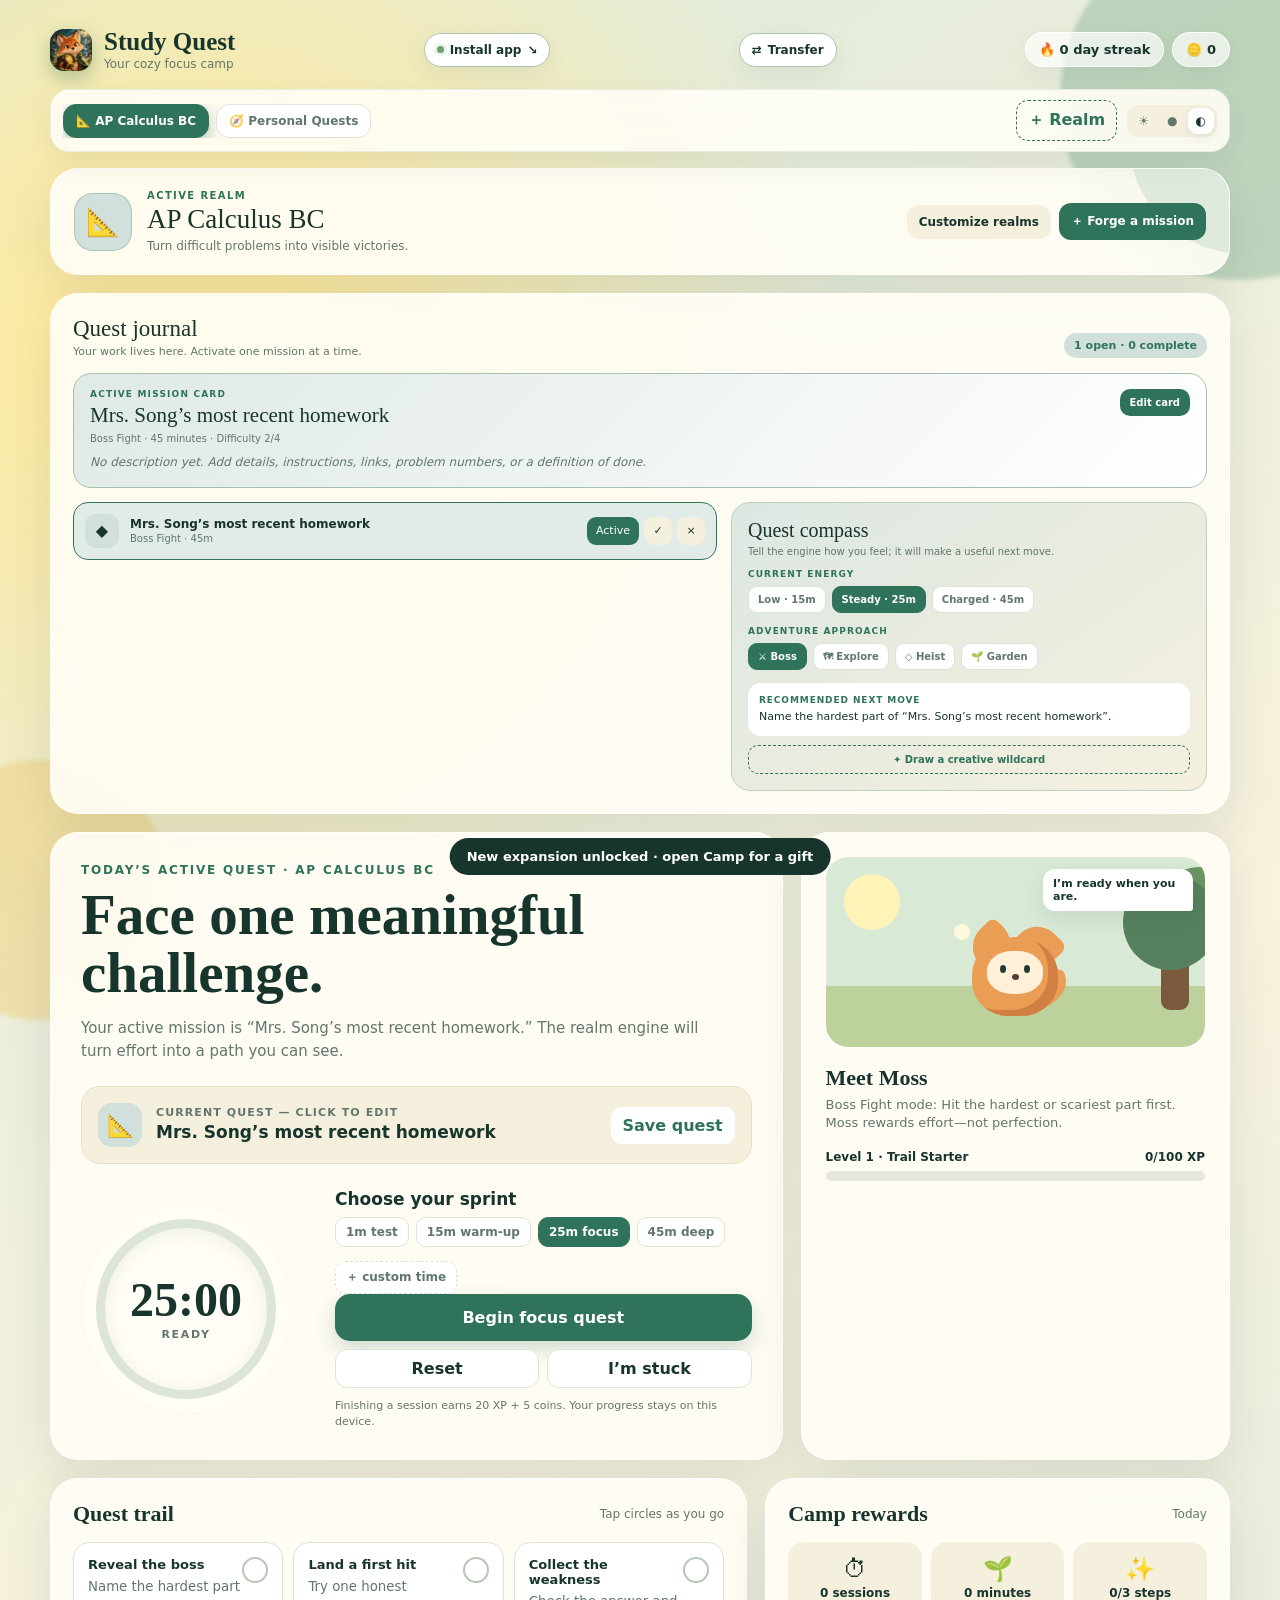
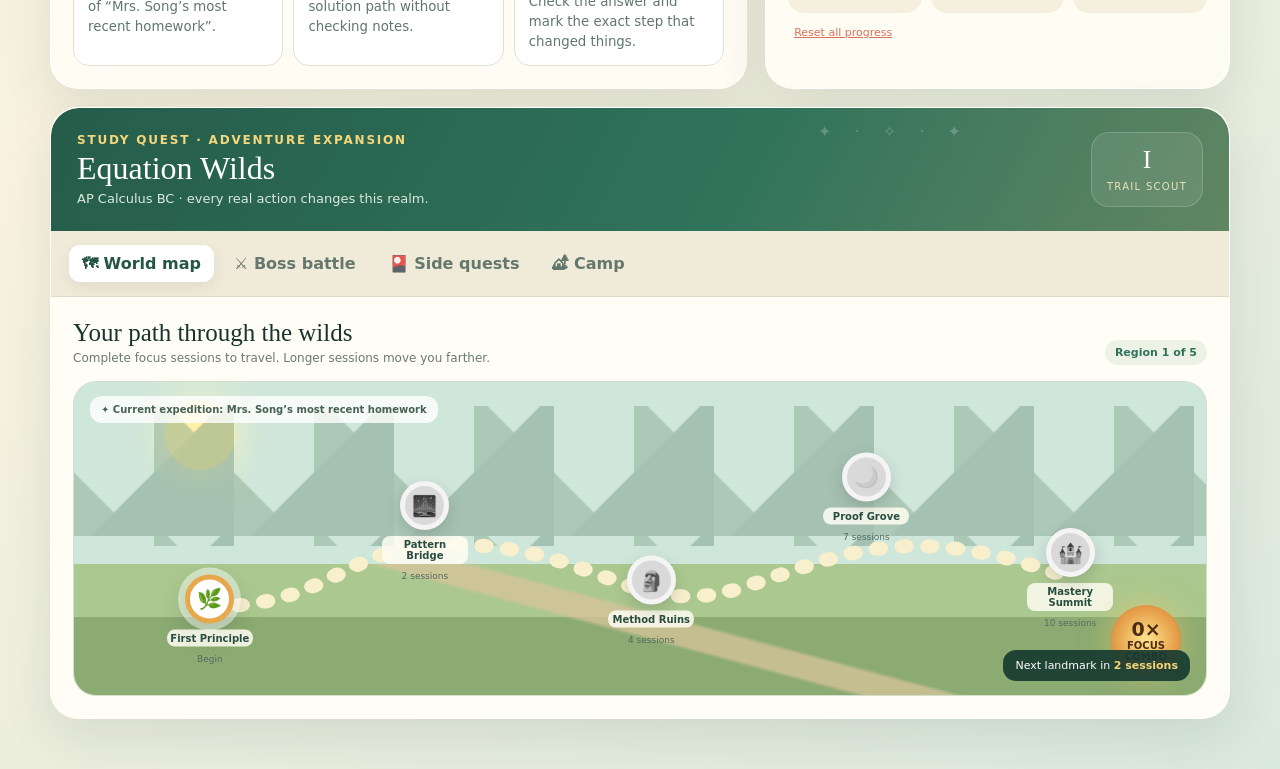
==== commit 3b084f56: "Add cross-device progress transfer" ====
--- a/index.html
+++ b/index.html
@@ -26,6 +26,7 @@
   <link rel="stylesheet" href="v2.css">
   <link rel="stylesheet" href="v3.css">
   <link rel="stylesheet" href="pwa.css">
+  <link rel="stylesheet" href="data-transfer.css">
   <link rel="manifest" href="manifest.webmanifest">
   <link rel="icon" href="icons/favicon.png" type="image/png" sizes="64x64">
   <link rel="icon" href="icons/icon-192.png" type="image/png" sizes="192x192">
@@ -107,5 +108,6 @@
   <script src="v2.js"></script>
   <script src="v3.js"></script>
   <script src="pwa-v2.js"></script>
+  <script src="data-transfer.js"></script>
 </body>
 </html>
--- a/data-transfer.css
+++ b/data-transfer.css
@@ -0,0 +1,3 @@
+.transfer-app{border:1px solid color-mix(in srgb,var(--realm-accent,#2f735b) 28%,var(--border,#dce4d6));background:var(--surface-3,#fff);color:var(--text,#17352d);padding:9px 12px;border-radius:999px;font-weight:850;font-size:12px;box-shadow:0 8px 24px #17352d12;white-space:nowrap;display:inline-flex;align-items:center;gap:6px}.transfer-app:hover{transform:translateY(-1px);border-color:var(--realm-accent,#2f735b)}
+.transfer-modal{position:fixed;inset:0;z-index:170;display:none;place-items:center;padding:18px;background:#10261fe6}.transfer-modal.show{display:grid}.transfer-card{width:min(620px,100%);max-height:92vh;overflow:auto;background:var(--surface,#fffdf6);color:var(--text,#17352d);border:1px solid var(--border,#dce4d6);border-radius:27px;padding:25px;box-shadow:0 30px 90px #0007;position:relative}.transfer-close{position:absolute;right:15px;top:15px;width:35px;height:35px;border:0;border-radius:50%;background:var(--surface-2,#f5f0de);color:var(--text,#17352d);font-size:18px}.transfer-kicker{font-size:10px;font-weight:900;letter-spacing:.13em;text-transform:uppercase;color:var(--realm-accent,#2f735b)}.transfer-card h2{font:30px Georgia,serif;margin:7px 42px 7px 0}.transfer-intro{color:var(--text-soft,#61776d);font-size:13px;line-height:1.55;margin:0 0 17px}.transfer-grid{display:grid;grid-template-columns:1fr 1fr;gap:11px}.transfer-option{border:1px solid var(--border,#dce4d6);background:var(--surface-3,#fff);border-radius:17px;padding:15px;display:flex;flex-direction:column;align-items:flex-start;text-align:left;color:var(--text,#17352d);min-height:145px}.transfer-option:hover{border-color:var(--realm-accent,#2f735b);transform:translateY(-1px)}.transfer-option .transfer-icon{font-size:25px;margin-bottom:9px}.transfer-option strong{font-size:13px}.transfer-option small{display:block;color:var(--text-soft,#61776d);font-size:10px;line-height:1.45;margin-top:5px}.transfer-note{margin:13px 0 0;background:var(--surface-2,#f5f0de);border-radius:13px;padding:11px 12px;color:var(--text-soft,#61776d);font-size:10px;line-height:1.5}.transfer-preview{display:none;margin-top:14px;border:1px solid color-mix(in srgb,var(--realm-accent,#2f735b) 30%,var(--border,#dce4d6));background:color-mix(in srgb,var(--realm-soft,#dfeadf) 55%,var(--surface-3,#fff));border-radius:15px;padding:13px}.transfer-preview.show{display:block}.transfer-preview strong{display:block;font-size:13px}.transfer-preview p{font-size:10px;color:var(--text-soft,#61776d);line-height:1.5;margin:5px 0 11px}.transfer-preview-actions{display:flex;gap:7px}.transfer-preview-actions button{flex:1;border:0;border-radius:10px;padding:9px;font-size:10px;font-weight:850}.transfer-restore{background:var(--realm-accent,#2f735b);color:white}.transfer-cancel{background:var(--surface-3,#fff);color:var(--text,#17352d)}.transfer-undo{margin-top:10px;border:0;background:transparent;color:var(--realm-accent,#2f735b);font-size:10px;font-weight:800;padding:4px}.transfer-undo[hidden]{display:none}
+@media(max-width:650px){.transfer-app .transfer-label{display:none}.transfer-app{order:3;margin-left:0}.transfer-grid{grid-template-columns:1fr}.transfer-option{min-height:0}.transfer-card{padding:21px;border-radius:21px}}
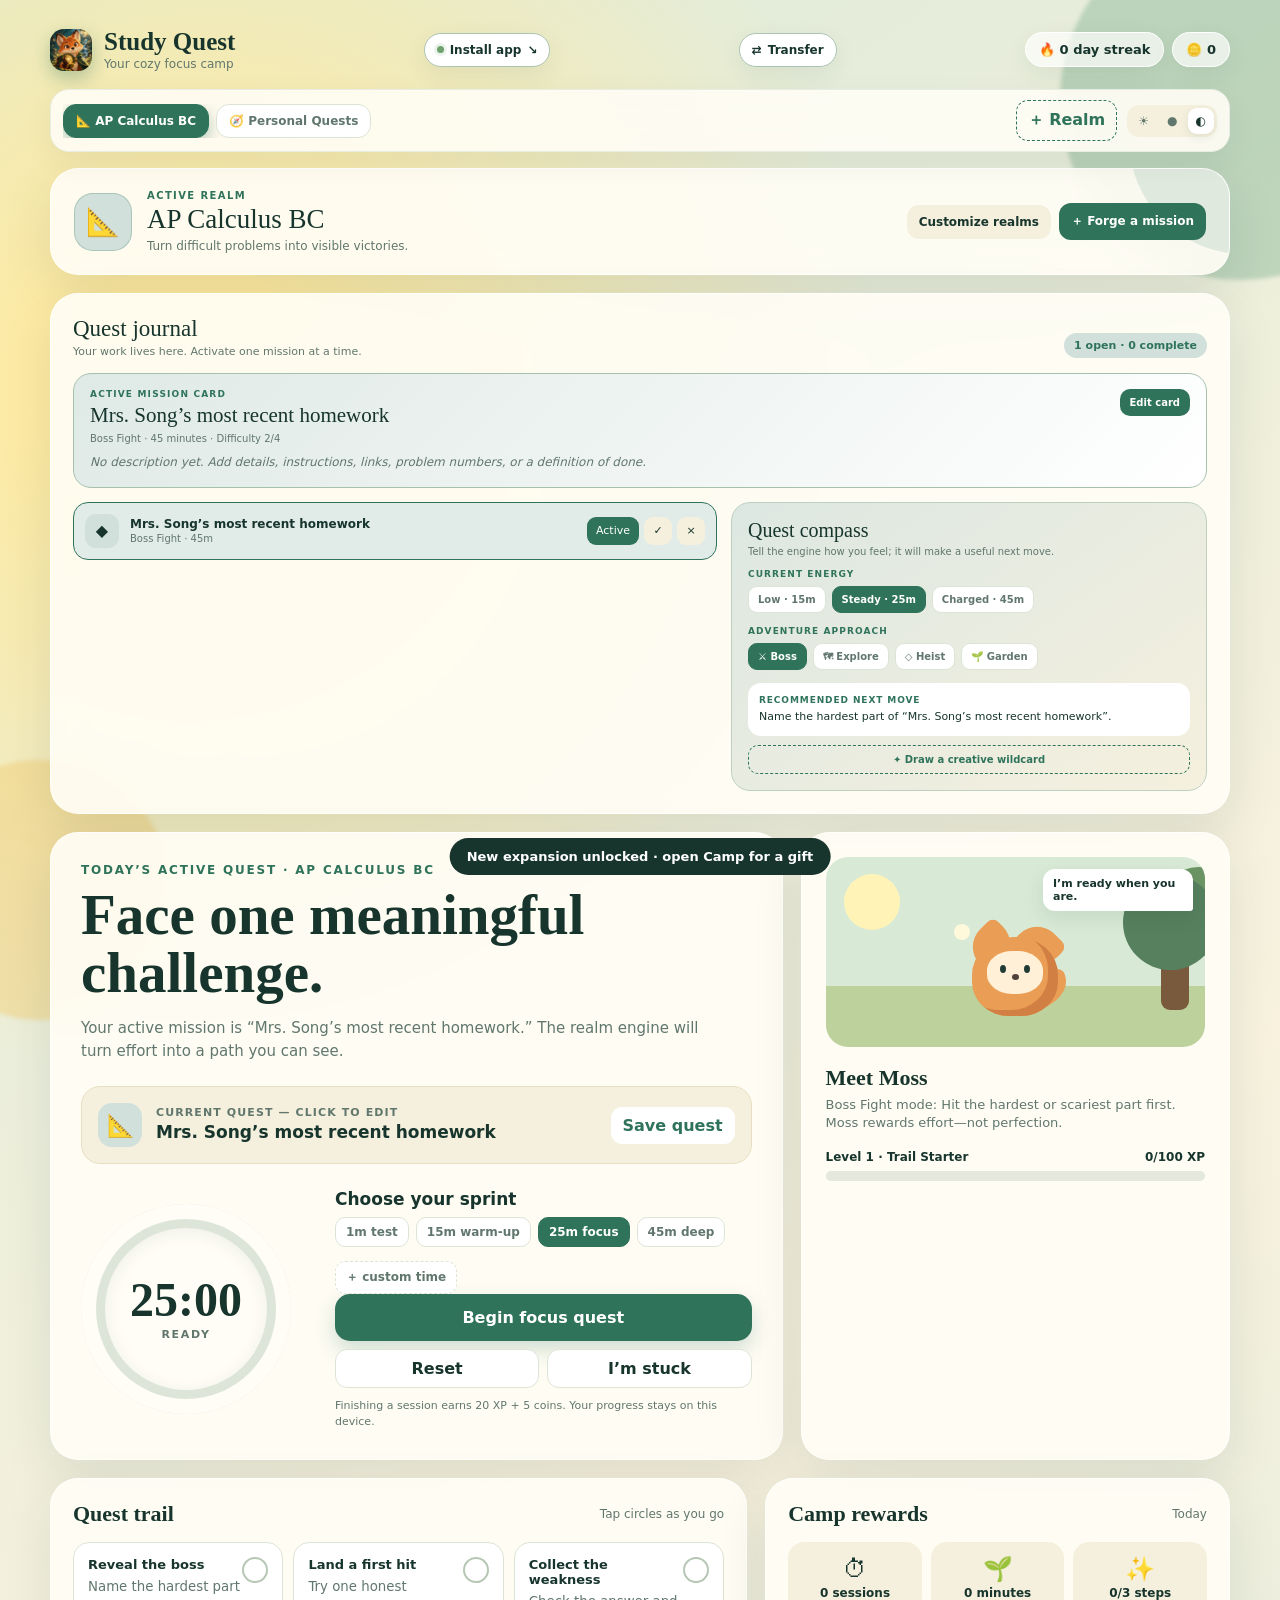
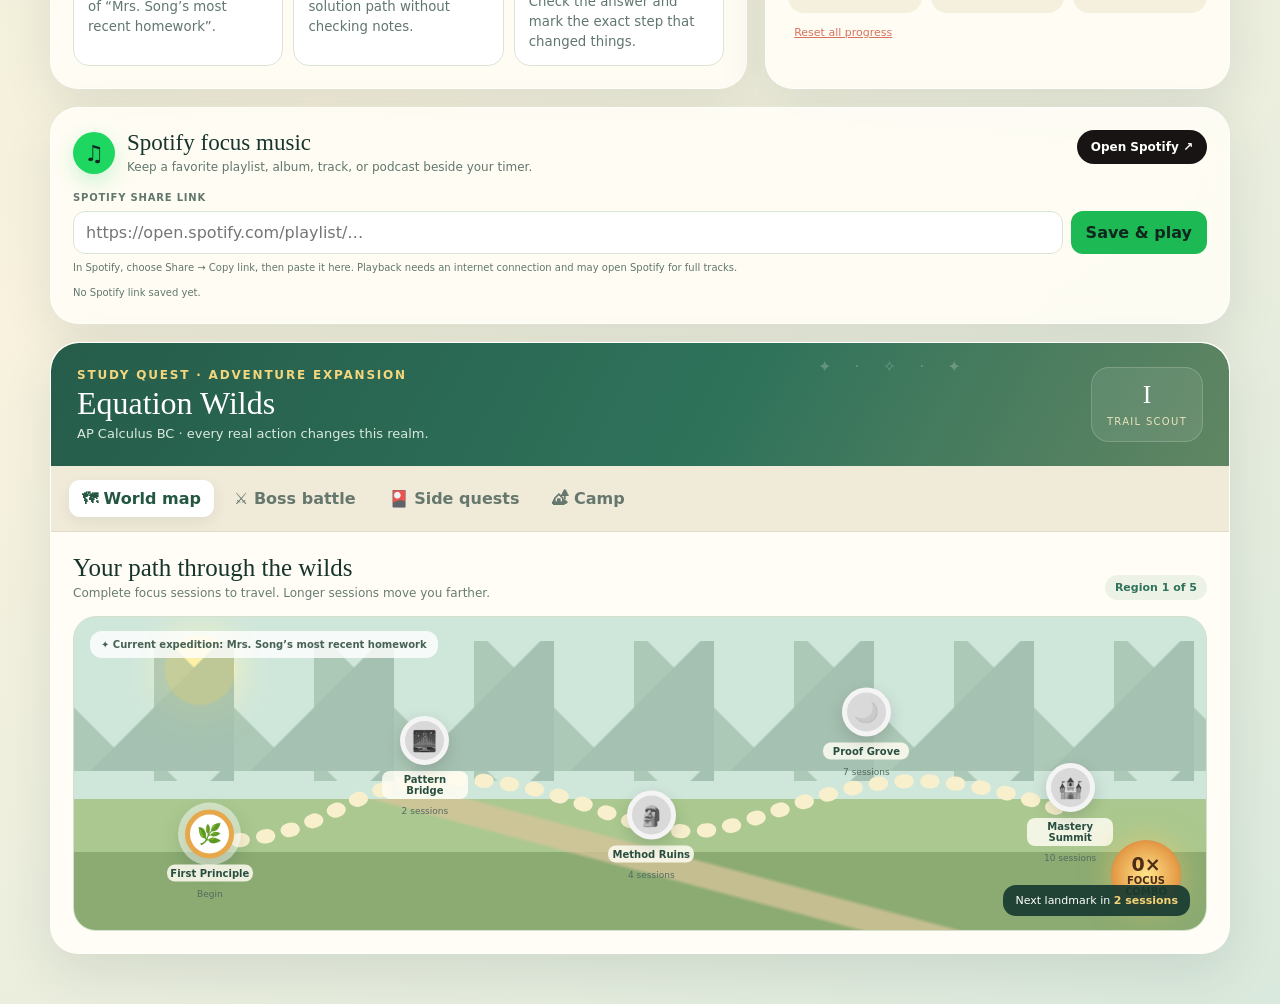
==== commit 240ef763: "Add Spotify focus music" ====
--- a/index.html
+++ b/index.html
@@ -27,6 +27,7 @@
   <link rel="stylesheet" href="v3.css">
   <link rel="stylesheet" href="pwa.css">
   <link rel="stylesheet" href="data-transfer.css">
+  <link rel="stylesheet" href="spotify.css">
   <link rel="manifest" href="manifest.webmanifest">
   <link rel="icon" href="icons/favicon.png" type="image/png" sizes="64x64">
   <link rel="icon" href="icons/icon-192.png" type="image/png" sizes="192x192">
@@ -109,5 +110,6 @@
   <script src="v3.js"></script>
   <script src="pwa-v2.js"></script>
   <script src="data-transfer.js"></script>
+  <script src="spotify.js"></script>
 </body>
 </html>
--- a/spotify.css
+++ b/spotify.css
@@ -0,0 +1,22 @@
+.spotify-card{grid-column:1/-1;padding:22px;overflow:hidden}
+.spotify-head{display:flex;align-items:flex-start;justify-content:space-between;gap:18px}
+.spotify-title{display:flex;align-items:center;gap:12px}
+.spotify-mark{width:42px;height:42px;border-radius:50%;display:grid;place-items:center;background:#1ed760;color:#10261f;font-size:22px;font-weight:900;box-shadow:0 8px 20px #1ed76038}
+.spotify-title h3{font:23px Georgia,serif;margin:0 0 3px}
+.spotify-title p{margin:0;color:var(--text-soft,var(--muted));font-size:12px;line-height:1.45}
+.spotify-open{border:0;border-radius:999px;padding:10px 14px;background:#191414;color:#fff;text-decoration:none;font-size:12px;font-weight:850;white-space:nowrap}
+.spotify-open:hover{transform:translateY(-1px)}
+.spotify-form{display:grid;grid-template-columns:1fr auto;gap:8px;margin-top:16px}
+.spotify-form label{grid-column:1/-1;font-size:10px;font-weight:900;letter-spacing:.08em;text-transform:uppercase;color:var(--text-soft,var(--muted))}
+.spotify-form input{min-width:0;width:100%;border:1px solid var(--border,var(--line));background:var(--surface-3,#fff);color:var(--text,var(--ink));border-radius:12px;padding:11px 12px;outline:0}
+.spotify-form input:focus{border-color:#1db954;box-shadow:0 0 0 3px #1db95422}
+.spotify-save{border:0;border-radius:12px;padding:10px 15px;background:#1db954;color:#10261f;font-weight:900}
+.spotify-help,.spotify-status{font-size:10px;color:var(--text-soft,var(--muted));line-height:1.45}
+.spotify-help{margin:7px 0 0}.spotify-status{margin:10px 0 0;min-height:15px}
+.spotify-status.error{color:#b94f42}.spotify-status.offline{color:#9a6925}
+.spotify-player{display:none;margin-top:14px}.spotify-player.show{display:block}
+.spotify-player iframe{display:block;width:100%;height:152px;border:0;border-radius:15px;background:#191414}
+.spotify-player-actions{display:flex;justify-content:flex-end;margin-top:7px}
+.spotify-remove{border:0;background:transparent;color:var(--text-soft,var(--muted));font-size:11px;text-decoration:underline}
+@media(max-width:620px){.spotify-head{display:grid}.spotify-open{justify-self:start}.spotify-form{grid-template-columns:1fr}.spotify-save{width:100%}}
+
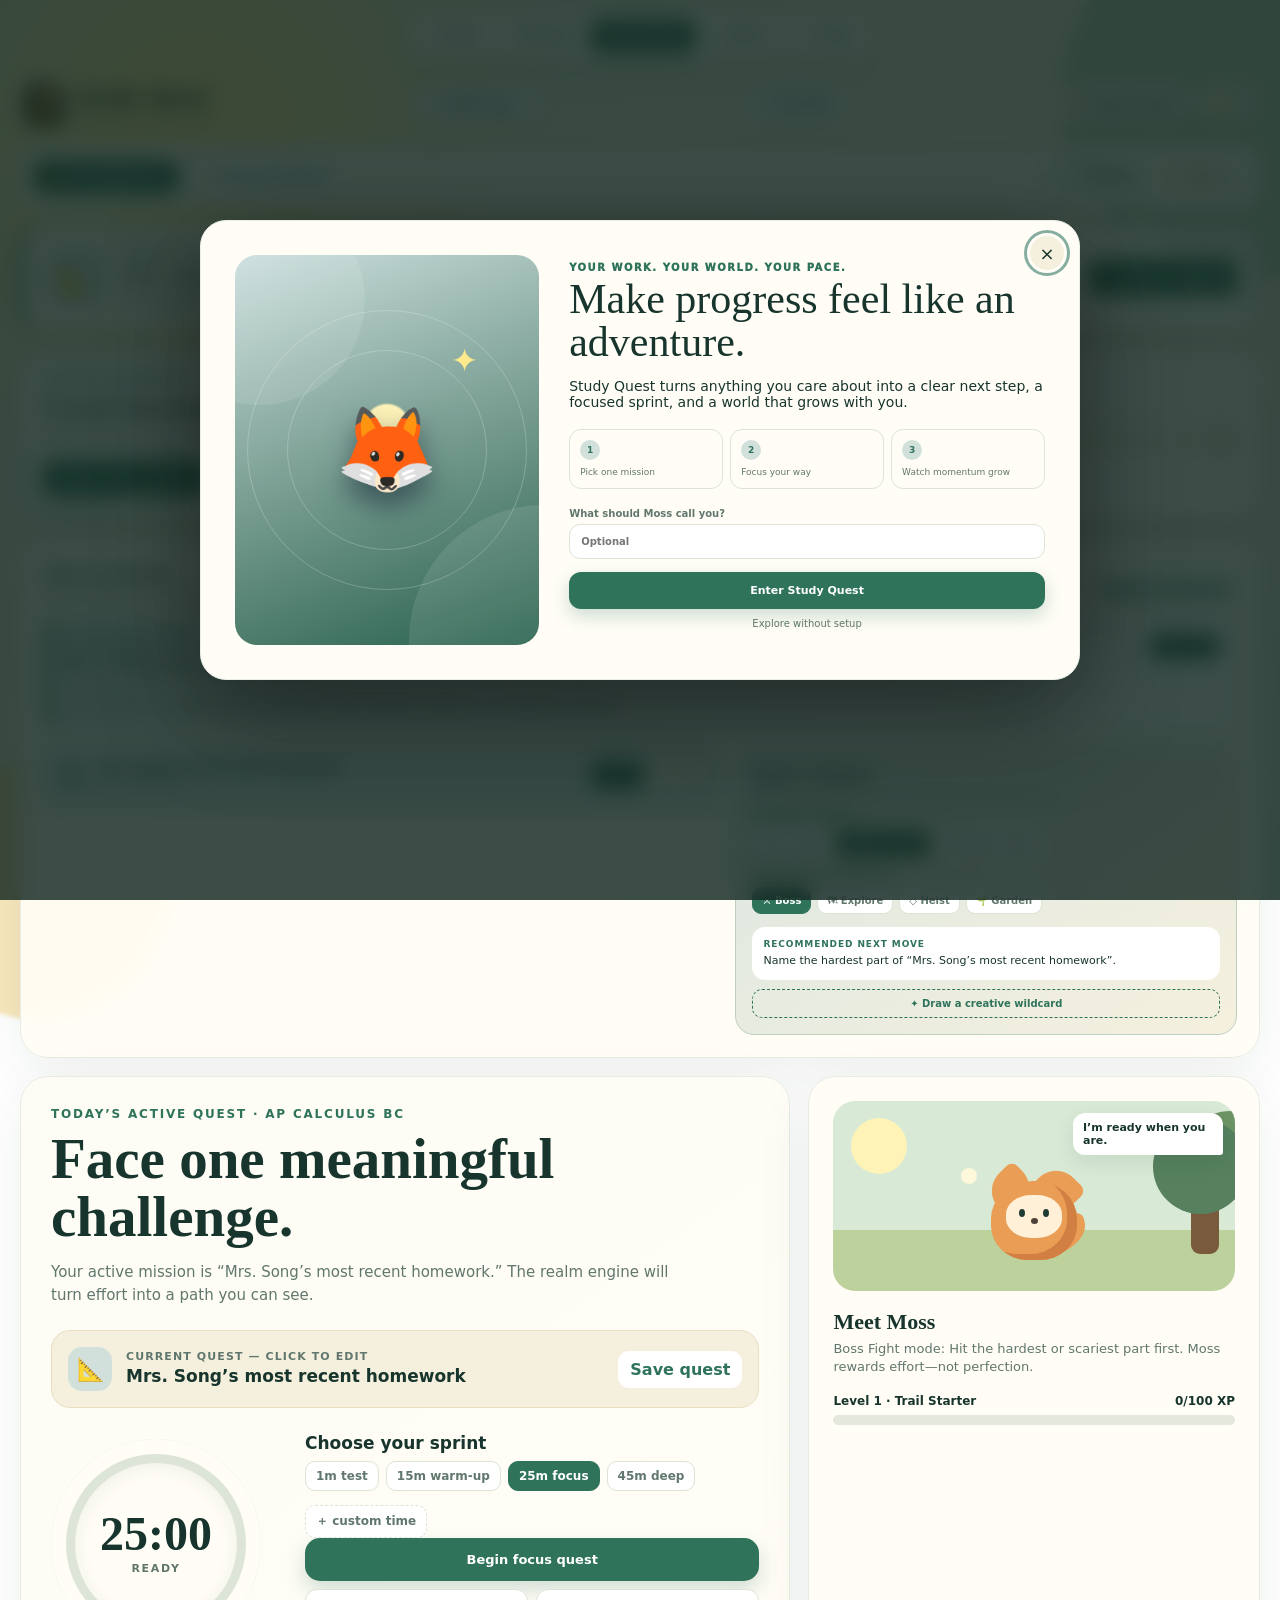
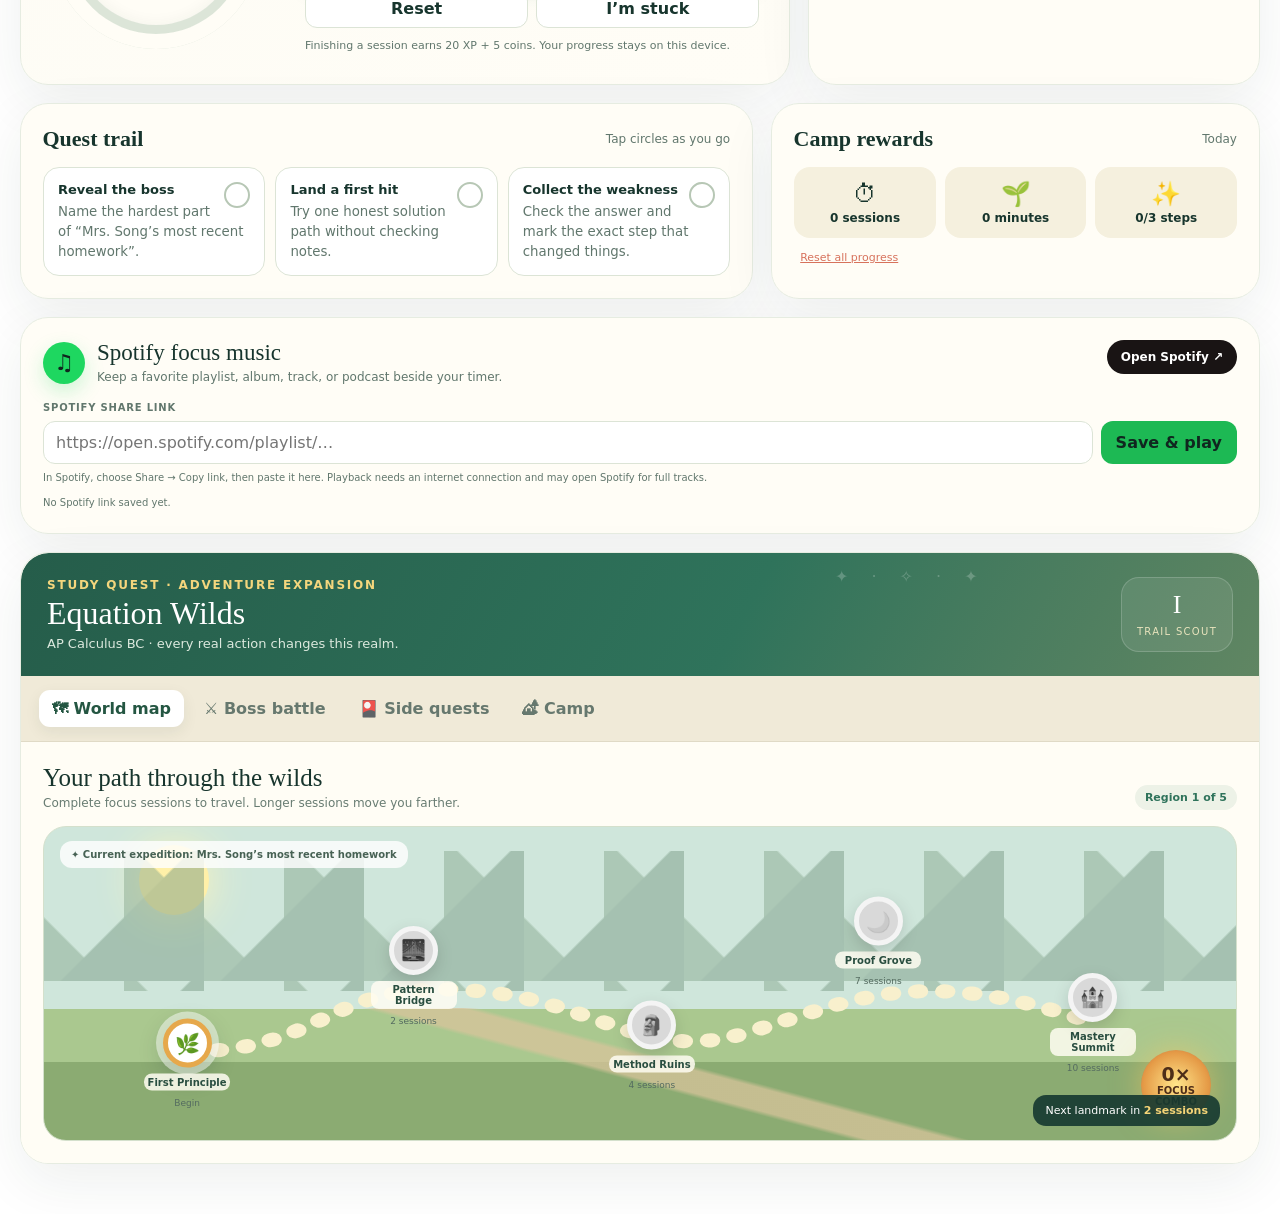
==== commit dc5c398b: "Transform Study Quest daily experience" ====
--- a/index.html
+++ b/index.html
@@ -28,6 +28,7 @@
   <link rel="stylesheet" href="pwa.css">
   <link rel="stylesheet" href="data-transfer.css">
   <link rel="stylesheet" href="spotify.css">
+  <link rel="stylesheet" href="v4.css">
   <link rel="manifest" href="manifest.webmanifest">
   <link rel="icon" href="icons/favicon.png" type="image/png" sizes="64x64">
   <link rel="icon" href="icons/icon-192.png" type="image/png" sizes="192x192">
@@ -111,5 +112,6 @@
   <script src="pwa-v2.js"></script>
   <script src="data-transfer.js"></script>
   <script src="spotify.js"></script>
+  <script src="v4.js"></script>
 </body>
 </html>
--- a/v4.css
+++ b/v4.css
@@ -0,0 +1,14 @@
+/* Study Quest v4 — welcoming daily layer and premium navigation */
+:root{--sq-glow:color-mix(in srgb,var(--realm-accent) 24%,transparent);--sq-ease:cubic-bezier(.2,.75,.25,1)}
+html{scroll-behavior:smooth;scroll-padding-top:92px}body.sq-v4{background-attachment:fixed}.sq-v4 .app{width:min(1240px,calc(100% - 34px));margin-top:14px}.sq-v4 button,.sq-v4 a{-webkit-tap-highlight-color:transparent}.sq-v4 :focus-visible{outline:3px solid color-mix(in srgb,var(--realm-accent) 58%,#fff);outline-offset:3px}.sq-v4 .card{border-color:color-mix(in srgb,var(--border) 72%,white);box-shadow:0 18px 55px #17352d13}.sq-v4 .top{padding:8px 4px 2px}.sq-v4 .brand-mark{background:linear-gradient(145deg,var(--realm-accent),color-mix(in srgb,var(--realm-accent) 65%,#102f27));box-shadow:0 8px 24px var(--sq-glow)}
+.sq-nav{position:sticky;top:10px;z-index:70;margin:0 auto 17px;width:max-content;max-width:100%;background:color-mix(in srgb,var(--surface) 88%,transparent);border:1px solid color-mix(in srgb,var(--border) 72%,white);border-radius:18px;padding:5px;box-shadow:0 12px 42px #17352d17;backdrop-filter:blur(20px) saturate(1.25)}.sq-nav-inner{display:flex;gap:3px;position:relative}.sq-nav a,.sq-nav button{border:0;text-decoration:none;background:transparent;color:var(--text-soft);border-radius:13px;padding:8px 12px;font-size:11px;font-weight:850;display:flex;align-items:center;gap:6px;white-space:nowrap}.sq-nav a span,.sq-nav button span{font-size:13px}.sq-nav a:hover,.sq-nav button:hover{background:var(--surface-2);color:var(--text)}.sq-nav a.active{background:var(--realm-accent);color:white;box-shadow:0 5px 14px var(--sq-glow)}.sq-more-menu{display:none;position:absolute;right:0;top:calc(100% + 10px);min-width:190px;background:var(--surface);border:1px solid var(--border);border-radius:14px;padding:6px;box-shadow:0 18px 50px #102b2440}.sq-more-menu.show{display:grid;animation:sqPop .18s var(--sq-ease)}.sq-more-menu a,.sq-more-menu button{justify-content:flex-start;padding:10px;width:100%;color:var(--text)}
+.sq-daily{grid-column:1/-1;margin:0 0 18px;padding:23px;display:grid;grid-template-columns:minmax(0,1fr) auto auto;align-items:center;gap:24px;position:relative;overflow:hidden;background:linear-gradient(125deg,color-mix(in srgb,var(--surface) 96%,var(--realm-soft)),var(--surface))}.sq-daily:before{content:"";position:absolute;width:260px;height:260px;border-radius:50%;left:-150px;bottom:-190px;background:var(--realm-accent);opacity:.09}.sq-daily-main{position:relative;z-index:1}.sq-date{font-size:10px;letter-spacing:.14em;text-transform:uppercase;color:var(--realm-accent);font-weight:900}.sq-daily h2{font:clamp(22px,3vw,31px) Georgia,serif;margin:5px 0 6px}.sq-daily-main>p{color:var(--text-soft);font-size:12px;margin:0}.sq-daily-actions{display:flex;gap:7px;margin-top:15px;flex-wrap:wrap}.sq-primary,.sq-secondary,.sq-shield{border:0;border-radius:12px;padding:10px 13px;font-size:11px;font-weight:900;transition:.2s var(--sq-ease)}.sq-primary{background:var(--realm-accent);color:#fff;box-shadow:0 7px 18px var(--sq-glow)}.sq-secondary{background:var(--surface-2);color:var(--text)}.sq-shield{background:transparent;color:var(--realm-accent);border:1px solid color-mix(in srgb,var(--realm-accent) 34%,var(--border))}.sq-primary:hover,.sq-secondary:hover,.sq-shield:hover{transform:translateY(-2px)}.sq-goal{display:flex;align-items:center;gap:12px;min-width:226px}.sq-goal-ring{--goal:0deg;width:82px;height:82px;border-radius:50%;background:conic-gradient(var(--realm-accent) var(--goal),var(--surface-2) 0);display:grid;place-items:center;box-shadow:inset 0 0 0 1px color-mix(in srgb,var(--border) 70%,transparent)}.sq-goal-ring:before{content:"";position:absolute}.sq-goal-ring>div{width:64px;height:64px;border-radius:50%;background:var(--surface);display:grid;place-content:center;text-align:center}.sq-goal-ring strong{font:19px Georgia,serif}.sq-goal-ring span{font-size:8px;text-transform:uppercase;letter-spacing:.12em;color:var(--text-soft);font-weight:900}.sq-goal-copy{display:grid;gap:3px}.sq-goal-copy>strong{font-size:12px}.sq-goal-copy>span{font-size:9px;color:var(--text-soft)}.sq-goal-copy button{border:0;background:transparent;padding:4px 0 0;text-align:left;color:var(--realm-accent);font-size:9px;font-weight:850;text-decoration:underline}.sq-week{display:grid;grid-template-columns:repeat(7,29px);gap:5px;padding-left:20px;border-left:1px solid var(--border)}.sq-day{display:grid;gap:5px;justify-items:center}.sq-day span{font-size:8px;color:var(--text-soft);font-weight:850}.sq-day i{width:27px;height:27px;border-radius:9px;display:grid;place-items:center;font-style:normal;font-size:9px;font-weight:900;background:var(--surface-2);color:var(--text-soft);border:1px solid transparent}.sq-day.intensity-1 i{background:color-mix(in srgb,var(--realm-soft) 75%,var(--surface));color:var(--realm-accent)}.sq-day.intensity-2 i{background:color-mix(in srgb,var(--realm-accent) 66%,var(--surface));color:#fff}.sq-day.intensity-3 i{background:var(--realm-accent);color:#fff;box-shadow:0 4px 12px var(--sq-glow)}.sq-day.today i{border-color:var(--realm-accent)}
+.sq-v4 .quest-command{border-left:4px solid var(--realm-accent)}.sq-v4 .hero{background:linear-gradient(145deg,color-mix(in srgb,var(--surface) 95%,var(--realm-soft)),var(--surface))}.sq-v4 .mainbtn{transition:.2s var(--sq-ease);font-size:13px}.sq-v4 .mainbtn:hover{box-shadow:0 12px 28px var(--sq-glow)}.sq-v4 .mission-row,.sq-v4 .realm-chip,.sq-v4 .card{transition:border-color .2s,box-shadow .2s,transform .2s}.sq-v4 .mission-row:hover{box-shadow:0 8px 24px #17352d0d}.sq-v4 .active-mission-card{box-shadow:inset 4px 0 var(--realm-accent)}
+.sq-overlay{position:fixed;inset:0;z-index:180;background:#0c211ccc;backdrop-filter:blur(10px);display:none;place-items:center;padding:18px}.sq-overlay.show{display:grid;animation:sqFade .2s ease}.sq-dialog{width:min(520px,100%);max-height:92vh;overflow:auto;background:var(--surface);color:var(--text);border:1px solid color-mix(in srgb,var(--border) 62%,white);border-radius:26px;padding:27px;box-shadow:0 30px 100px #0007;position:relative;animation:sqRise .3s var(--sq-ease)}.sq-dialog h2{font:31px Georgia,serif;margin:5px 0 8px}.sq-dialog>p{font-size:12px;line-height:1.55;color:var(--text-soft)}.sq-x{position:absolute;right:15px;top:15px;width:34px;height:34px;border:0;border-radius:50%;background:var(--surface-2);color:var(--text);font-size:18px}.sq-dialog-icon{width:45px;height:45px;border-radius:15px;display:grid;place-items:center;background:var(--realm-soft);color:var(--realm-accent);font-size:22px}.sq-goal-dialog form{display:grid;grid-template-columns:1fr 1fr;gap:11px;margin-top:18px}.sq-goal-dialog label,.sq-name{font-size:10px;font-weight:900;color:var(--text-soft);display:grid;gap:5px}.sq-goal-dialog input,.sq-name input{width:100%;border:1px solid var(--border);background:var(--surface-3);color:var(--text);border-radius:11px;padding:11px}.sq-goal-dialog .sq-primary{grid-column:1/-1;margin-top:3px}.sq-welcome-card{width:min(880px,100%);display:grid;grid-template-columns:.78fr 1.22fr;gap:30px;padding:34px}.sq-welcome-art{min-height:390px;border-radius:22px;background:radial-gradient(circle at 50% 44%,#fff4b8 0 8%,transparent 9%),linear-gradient(160deg,color-mix(in srgb,var(--realm-soft) 70%,#bcd9df),color-mix(in srgb,var(--realm-accent) 72%,#17372f));display:grid;place-items:center;position:relative;overflow:hidden}.sq-welcome-art:before,.sq-welcome-art:after{content:"";position:absolute;border-radius:50%;background:#ffffff18}.sq-welcome-art:before{width:210px;height:210px;left:-80px;top:-60px}.sq-welcome-art:after{width:270px;height:270px;right:-140px;bottom:-130px}.sq-welcome-art>b{font-size:83px;filter:drop-shadow(0 16px 14px #1238);animation:sqFloat 3s ease-in-out infinite;z-index:2}.sq-welcome-art>span{position:absolute;top:22%;right:20%;font-size:33px;color:#ffe98d;animation:sqTwinkle 1.8s ease infinite}.sq-orbit{position:absolute;border:1px solid #ffffff38;border-radius:50%}.sq-orbit.o1{width:200px;height:200px}.sq-orbit.o2{width:280px;height:280px}.sq-welcome-copy{align-self:center}.sq-kicker{font-size:10px;font-weight:950;letter-spacing:.15em;text-transform:uppercase;color:var(--realm-accent)}.sq-welcome-copy h2{font-size:42px;line-height:1.02}.sq-welcome-copy>p{font-size:14px}.sq-welcome-points{display:grid;grid-template-columns:repeat(3,1fr);gap:7px;margin:19px 0}.sq-welcome-points span{border:1px solid var(--border);border-radius:12px;padding:10px;font-size:9px;line-height:1.35;color:var(--text-soft)}.sq-welcome-points b{width:20px;height:20px;border-radius:50%;display:grid;place-items:center;background:var(--realm-soft);color:var(--realm-accent);margin-bottom:6px}.sq-name{margin:13px 0}.sq-welcome-copy>.sq-primary{width:100%;padding:12px}.sq-text-btn{width:100%;border:0;background:transparent;color:var(--text-soft);font-size:10px;padding:9px}.sq-shortcut-dialog{width:min(430px,100%)}.sq-shortcut-list{display:grid;gap:7px;margin-top:18px}.sq-shortcut-list span{display:flex;align-items:center;gap:10px;padding:8px;border-bottom:1px solid var(--border);font-size:11px}.sq-shortcut-list kbd{min-width:34px;text-align:center;border:1px solid var(--border);border-bottom-width:3px;border-radius:7px;background:var(--surface-2);padding:4px;font:10px ui-monospace,monospace}
+.sq-focus-bar{position:fixed;left:50%;top:16px;z-index:160;transform:translate(-50%,-130%);opacity:0;display:flex;align-items:center;justify-content:space-between;gap:24px;width:min(560px,calc(100% - 24px));background:#102b25ee;color:#fff;border:1px solid #ffffff24;border-radius:17px;padding:10px 12px 10px 15px;box-shadow:0 18px 55px #0005;backdrop-filter:blur(18px);transition:.3s var(--sq-ease)}.sq-focus-bar.show{transform:translate(-50%,0);opacity:1}.sq-focus-bar>div{display:grid;grid-template-columns:auto 1fr;column-gap:9px}.sq-pulse{grid-row:1/3;align-self:center;width:9px;height:9px;border-radius:50%;background:#8fe0a5;box-shadow:0 0 0 6px #8fe0a51f;animation:sqPulse 1.8s ease infinite}.sq-focus-bar strong{font-size:11px;max-width:320px;white-space:nowrap;overflow:hidden;text-overflow:ellipsis}.sq-focus-bar small{font-size:9px;color:#c6d8d1}.sq-focus-bar button{border:1px solid #ffffff2e;background:#ffffff12;color:#fff;border-radius:10px;padding:8px 10px;font-size:9px;font-weight:850}
+body.sq-focus-mode .sq-nav,body.sq-focus-mode .realm-dock,body.sq-focus-mode .quest-command,body.sq-focus-mode .sq-daily,body.sq-focus-mode .mission-journal,body.sq-focus-mode .bottom,body.sq-focus-mode #adventure,body.sq-focus-mode #music,body.sq-focus-mode #transfer,body.sq-focus-mode .install-card{display:none!important}body.sq-focus-mode .grid{grid-template-columns:minmax(0,1.45fr) minmax(260px,.55fr);max-width:1050px;margin:12vh auto 0}body.sq-focus-mode .top{opacity:.52}body.sq-focus-mode .hero,body.sq-focus-mode .side{box-shadow:0 30px 100px #17352d28}body.sq-modal-open{overflow:hidden}
+@keyframes sqFade{from{opacity:0}}@keyframes sqRise{from{transform:translateY(18px) scale(.98);opacity:0}}@keyframes sqPop{from{transform:translateY(-5px);opacity:0}}@keyframes sqFloat{50%{transform:translateY(-9px) rotate(2deg)}}@keyframes sqTwinkle{50%{transform:scale(1.2);opacity:.55}}@keyframes sqPulse{50%{box-shadow:0 0 0 10px #8fe0a508}}
+@media(max-width:1020px){.sq-daily{grid-template-columns:1fr auto}.sq-week{grid-column:1/-1;border-left:0;border-top:1px solid var(--border);padding:13px 0 0;justify-content:end}.sq-welcome-card{grid-template-columns:.7fr 1.3fr}.sq-welcome-art{min-height:340px}.sq-week{justify-content:start}}
+@media(max-width:850px){.sq-v4 .app{width:min(100% - 20px,1240px)}.sq-nav{position:fixed;top:auto;bottom:10px;left:10px;right:10px;width:auto;margin:0;z-index:75}.sq-nav-inner{justify-content:space-around}.sq-nav a,.sq-nav button{flex-direction:column;gap:2px;padding:7px 11px;font-size:8px;flex:1}.sq-nav a span,.sq-nav button span{font-size:15px}.sq-more-menu{top:auto;bottom:calc(100% + 10px)}.sq-v4 .app{padding-bottom:70px}.sq-daily{grid-template-columns:1fr}.sq-goal{justify-content:flex-start}.sq-week{grid-column:auto}.sq-welcome-card{grid-template-columns:1fr;padding:25px}.sq-welcome-art{min-height:190px}.sq-welcome-art>b{font-size:64px}.sq-welcome-copy h2{font-size:34px}body.sq-focus-mode .grid{grid-template-columns:1fr;margin-top:8vh}body.sq-focus-mode .side{display:none}.sq-focus-bar{top:10px}}
+@media(max-width:540px){.sq-v4 .top{padding-top:2px}.sq-v4 .stats{flex-direction:row}.sq-v4 .stats .pill{font-size:10px;padding:7px 9px}.sq-v4 .brand p{display:none}.sq-daily{padding:18px;gap:18px}.sq-daily h2{font-size:24px}.sq-daily-actions{display:grid;grid-template-columns:1fr 1fr}.sq-daily-actions .sq-primary{grid-column:1/-1}.sq-goal{min-width:0}.sq-week{grid-template-columns:repeat(7,1fr);width:100%;gap:4px}.sq-day i{width:100%;max-width:34px}.sq-welcome-points{grid-template-columns:1fr}.sq-welcome-points span{display:flex;align-items:center;gap:8px}.sq-welcome-points b{margin:0;flex:0 0 auto}.sq-goal-dialog form{grid-template-columns:1fr}.sq-goal-dialog .sq-primary{grid-column:auto}.sq-dialog{border-radius:20px;padding:22px}.sq-welcome-card{padding:18px}.sq-welcome-art{min-height:150px}.sq-welcome-copy h2{font-size:30px}.sq-nav a,.sq-nav button{padding:7px 4px}.sq-focus-bar strong{max-width:190px}}
+@media(prefers-reduced-motion:reduce){html{scroll-behavior:auto}.sq-v4 *,.sq-v4 *:before,.sq-v4 *:after{animation-duration:.01ms!important;animation-iteration-count:1!important;transition-duration:.01ms!important}}
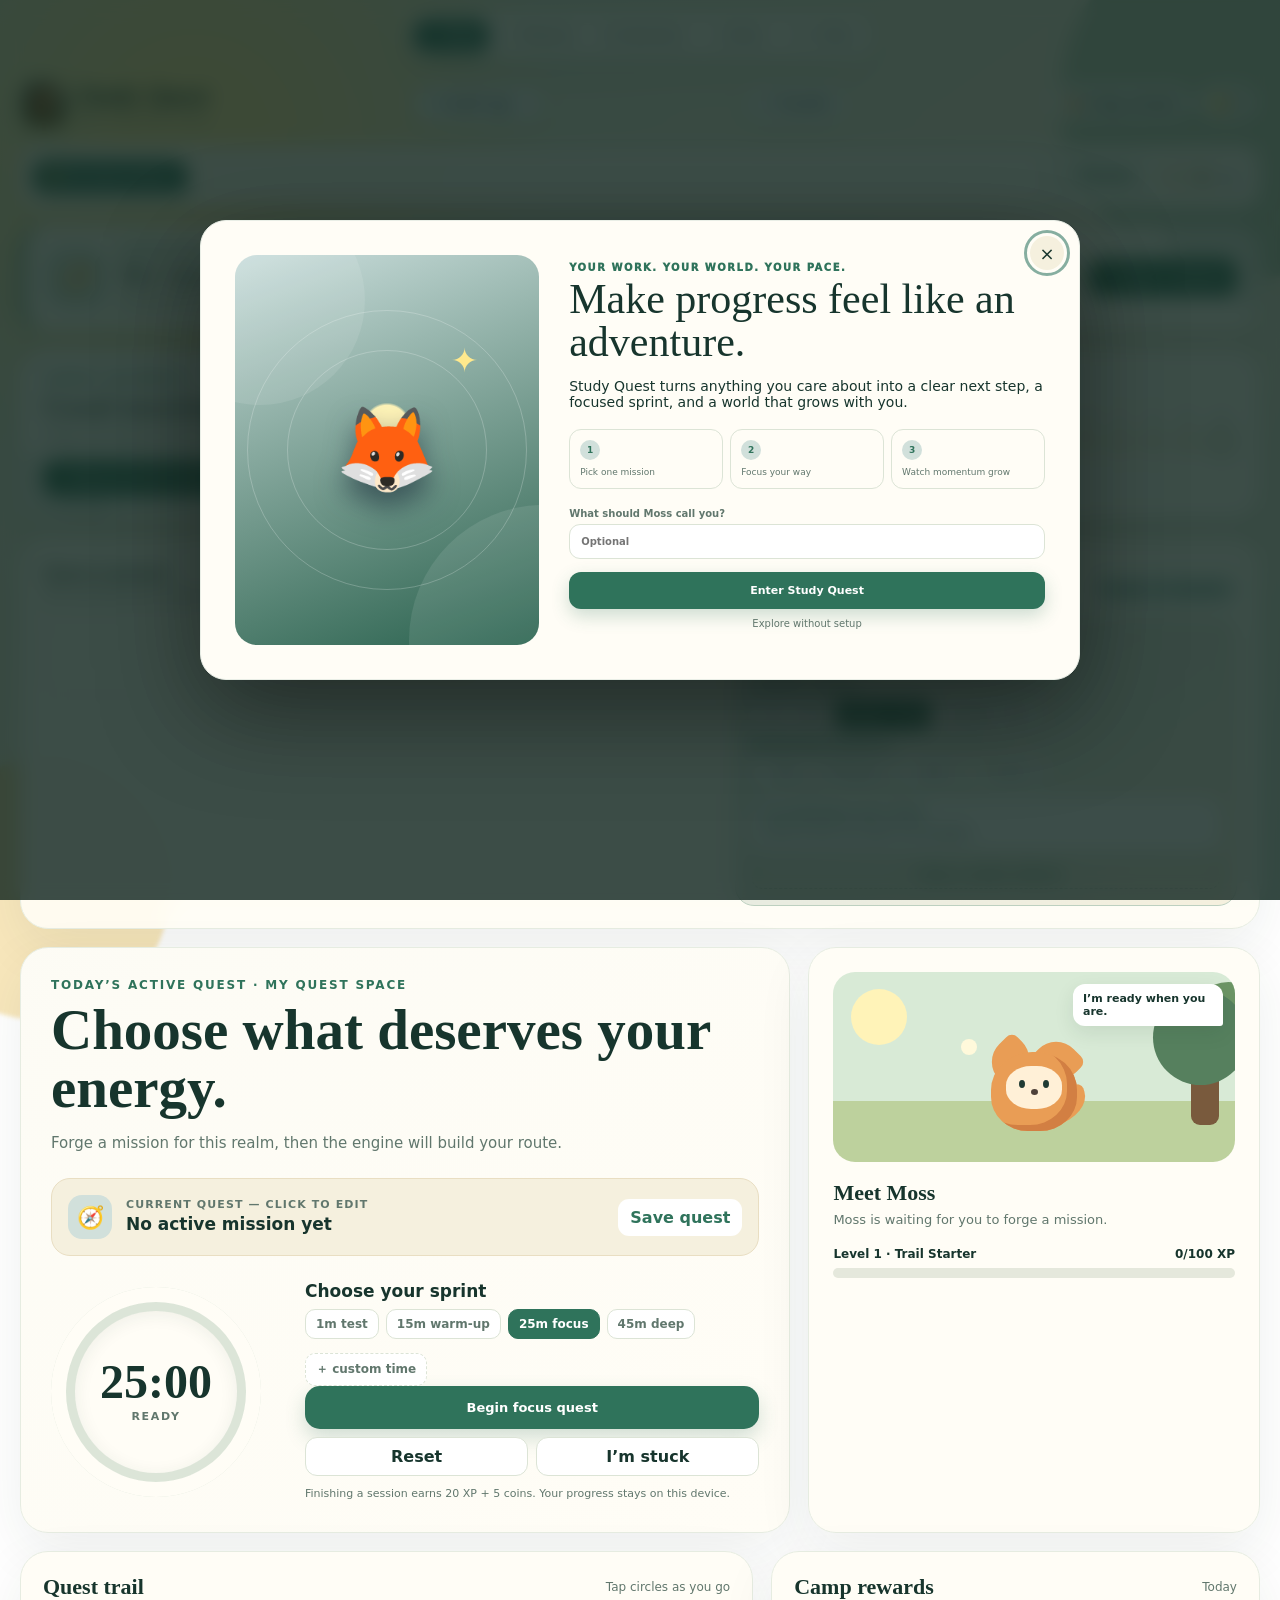
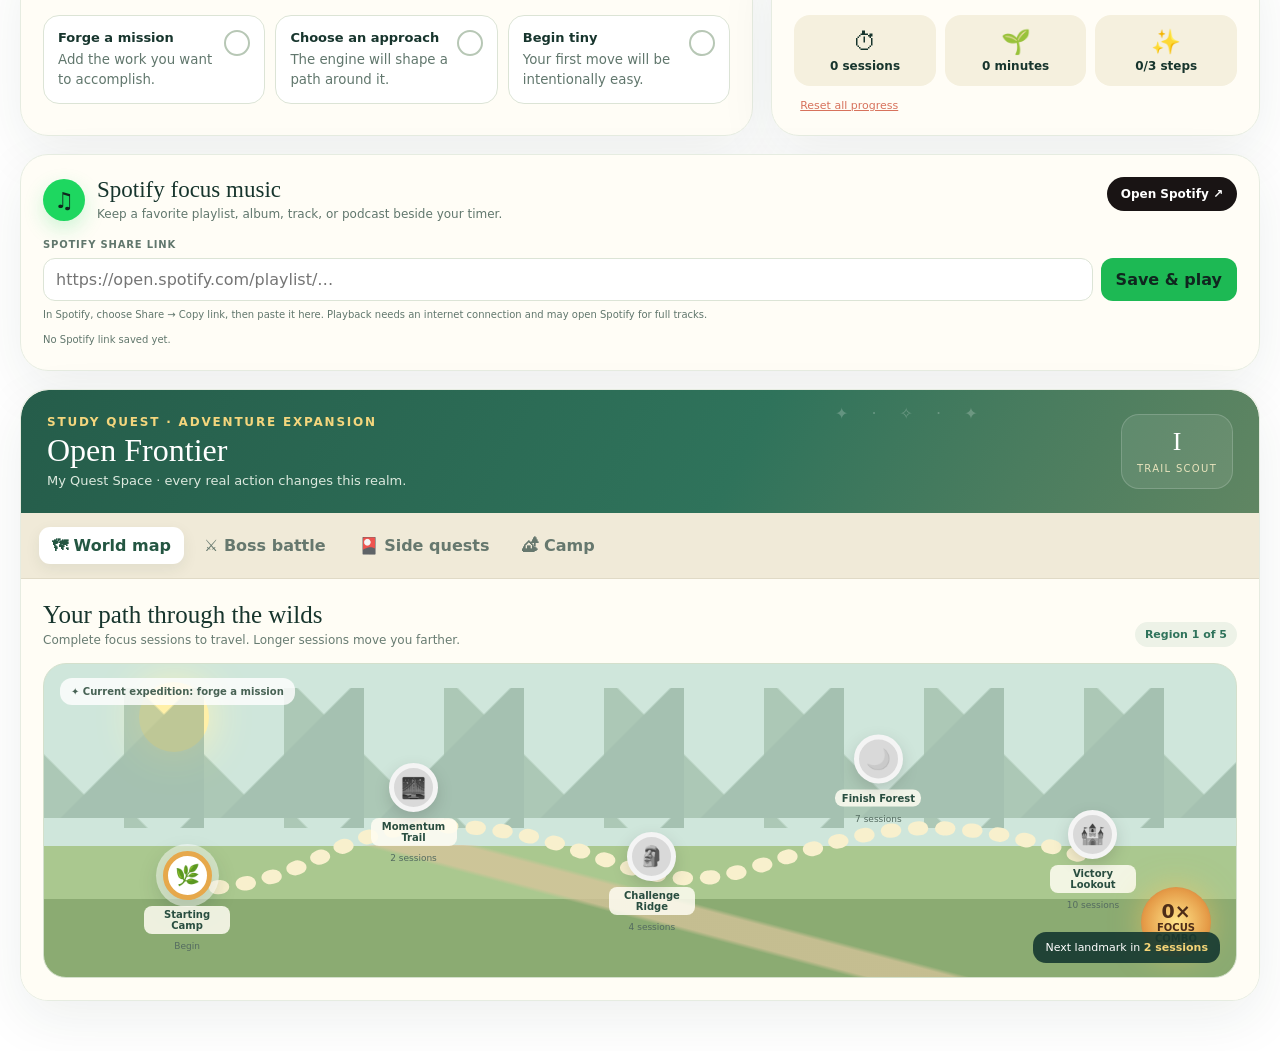
==== commit 06fb1c62: "Replace calculus demo with universal starter" ====
--- a/index.html
+++ b/index.html
@@ -42,12 +42,12 @@
     </header>
     <section class="grid">
       <article class="card hero">
-        <div class="eyebrow">Today’s main quest · AP Calculus BC</div>
+        <div class="eyebrow">Today’s main quest · Your next adventure</div>
         <h2>Make one brave start.</h2>
-        <p class="sub">You don’t need to finish everything right now. Begin Mrs. Song’s newest homework, earn XP for focused effort, and let the next step reveal itself.</p>
+        <p class="sub">Choose anything you want to move forward—school, a creative project, training, life admin, or something completely your own.</p>
         <div class="questbox">
-          <div class="quest-icon">📐</div>
-          <div><label for="quest">Current quest — click to edit</label><input id="quest" value="Mrs. Song’s most recent homework" aria-label="Current quest"></div>
+          <div class="quest-icon">🧭</div>
+          <div><label for="quest">Current quest — click to edit</label><input id="quest" value="Choose your first quest" aria-label="Current quest"></div>
           <button class="save" id="saveQuest">Save quest</button>
         </div>
         <div class="timer-area">
@@ -68,9 +68,9 @@
       </aside>
       <div class="bottom">
         <section class="card steps"><div class="section-title"><h3>Quest trail</h3><span>Tap circles as you go</span></div><div class="step-list">
-          <div class="step"><button aria-label="Complete step">✓</button><strong>Open the assignment</strong><small>Get the newest homework in front of you.</small></div>
-          <div class="step"><button aria-label="Complete step">✓</button><strong>Do the first problem</strong><small>Messy work is completely allowed.</small></div>
-          <div class="step"><button aria-label="Complete step">✓</button><strong>Mark the hard parts</strong><small>Circle anything to ask Mrs. Song.</small></div>
+          <div class="step"><button aria-label="Complete step">✓</button><strong>Choose one outcome</strong><small>Decide what progress would look like today.</small></div>
+          <div class="step"><button aria-label="Complete step">✓</button><strong>Make the first move</strong><small>Keep it small enough to begin right now.</small></div>
+          <div class="step"><button aria-label="Complete step">✓</button><strong>Leave a trail marker</strong><small>Save your progress and name the next step.</small></div>
         </div></section>
         <section class="card rewards"><div class="section-title"><h3>Camp rewards</h3><span>Today</span></div><div class="reward-row"><div class="reward"><div class="big">⏱</div><strong><span id="sessions">0</span> sessions</strong></div><div class="reward"><div class="big">🌱</div><strong><span id="totalMin">0</span> minutes</strong></div><div class="reward"><div class="big">✨</div><strong><span id="stepsDone">0</span>/3 steps</strong></div></div><button class="danger" id="clear">Reset all progress</button></section>
       </div>
@@ -81,7 +81,8 @@
   <script>
     const $=s=>document.querySelector(s), $$=s=>[...document.querySelectorAll(s)];
     const key='studyQuest.v1'; let state=JSON.parse(localStorage.getItem(key)||'{}');
-    state={xp:0,coins:0,sessions:0,totalMin:0,quest:'Mrs. Song’s most recent homework',steps:[false,false,false],lastDay:null,streak:0,...state};
+    state={xp:0,coins:0,sessions:0,totalMin:0,quest:'Choose your first quest',steps:[false,false,false],lastDay:null,streak:0,...state};
+    if(['Mrs. Song’s most recent homework',"Mrs. Song's most recent homework"].includes(state.quest))state.quest='Choose your first quest';
     let chosen=25,left=1500,running=false,timer=null;
     const save=()=>localStorage.setItem(key,JSON.stringify(state));
     function render(){
@@ -98,8 +99,8 @@
     $('#start').onclick=()=>{if(running){stop();return}if(left<=0)left=chosen*60;running=true;$('#start').textContent='Pause quest';$('#modeLabel').textContent='focusing';$('#buddy').classList.add('focusing');$('#speech').textContent='Shh… I’m focusing with you.';timer=setInterval(()=>{left--;drawClock();if(left<=0)finish()},1000)};
     $$('.preset').forEach(b=>b.onclick=()=>{if(running)stop();chosen=+b.dataset.min;left=chosen*60;$$('.preset').forEach(x=>x.classList.remove('active'));b.classList.add('active');$('#start').textContent='Begin focus quest';$('#modeLabel').textContent='ready';drawClock()});
     $('#reset').onclick=()=>{if(running)stop();left=chosen*60;$('#start').textContent='Begin focus quest';$('#modeLabel').textContent='ready';drawClock()};
-    $('#saveQuest').onclick=()=>{state.quest=$('#quest').value.trim()||'Mrs. Song’s most recent homework';save();render();toast('Quest saved ✓')};
-    $('#stuck').onclick=()=>{const ideas=['Open the assignment—nothing else yet.','Write the problem number and copy the givens.','Work for just two minutes, then choose again.','Circle the first confusing symbol or step.'];$('#speech').textContent=ideas[Math.floor(Math.random()*ideas.length)];toast('Moss made the next step tiny')};
+    $('#saveQuest').onclick=()=>{state.quest=$('#quest').value.trim()||'Choose your first quest';save();render();toast('Quest saved ✓')};
+    $('#stuck').onclick=()=>{const ideas=['Open what you need—nothing else yet.','Write down the smallest visible next action.','Work for just two minutes, then choose again.','Name the first thing that feels unclear or difficult.'];$('#speech').textContent=ideas[Math.floor(Math.random()*ideas.length)];toast('Moss made the next step tiny')};
     $$('.step button').forEach((b,i)=>b.onclick=()=>{state.steps[i]=!state.steps[i];if(state.steps[i]){state.xp+=5;state.coins+=1;toast('+5 XP · trail step complete')}save();render()});
     function reward(){state.xp+=20;state.coins+=5;state.sessions++;state.totalMin+=chosen;const today=new Date().toDateString();if(state.lastDay!==today){const y=new Date();y.setDate(y.getDate()-1);state.streak=state.lastDay===y.toDateString()?state.streak+1:1;state.lastDay=today}state.reflection=$('#reflection').value.trim();save();render();$('#modal').classList.remove('show');confetti();left=chosen*60;$('#start').textContent='Begin another quest';$('#modeLabel').textContent='ready';drawClock()}
     $('#claim').onclick=reward;$('#skip').onclick=reward;
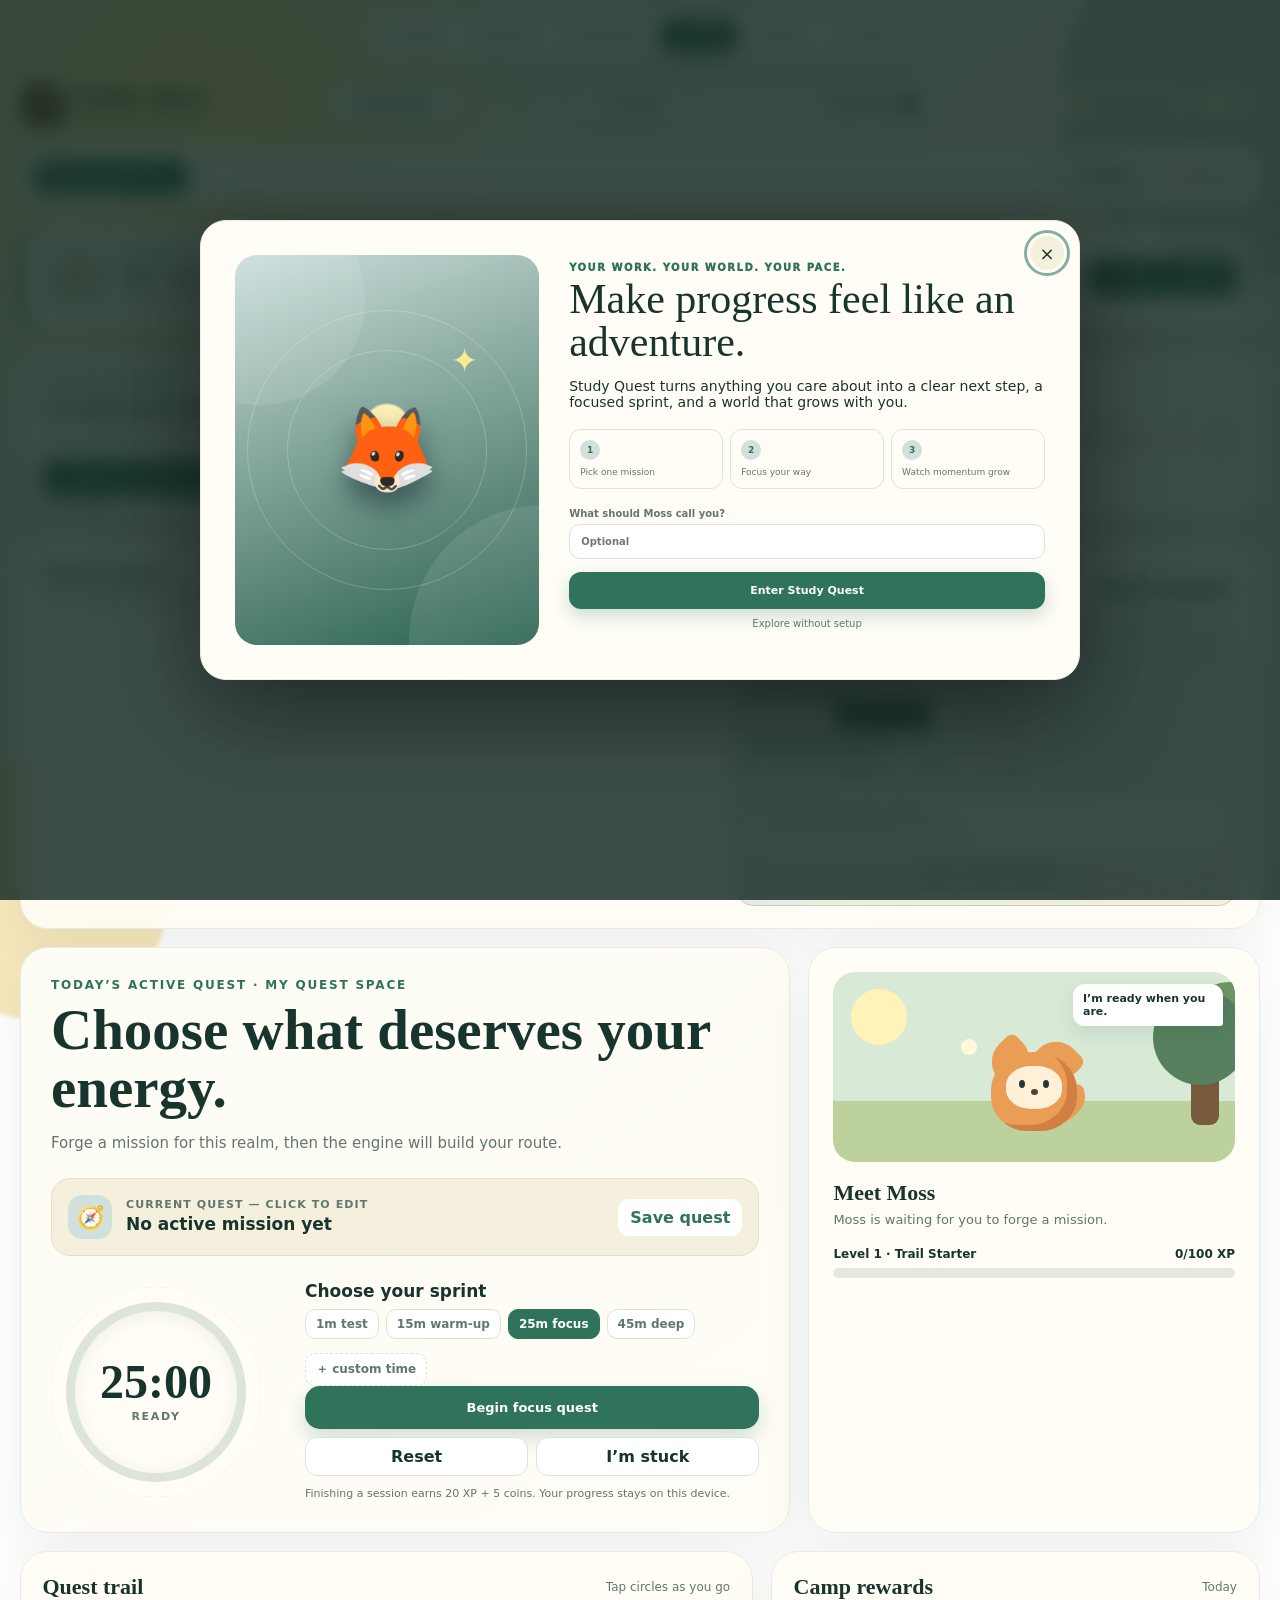
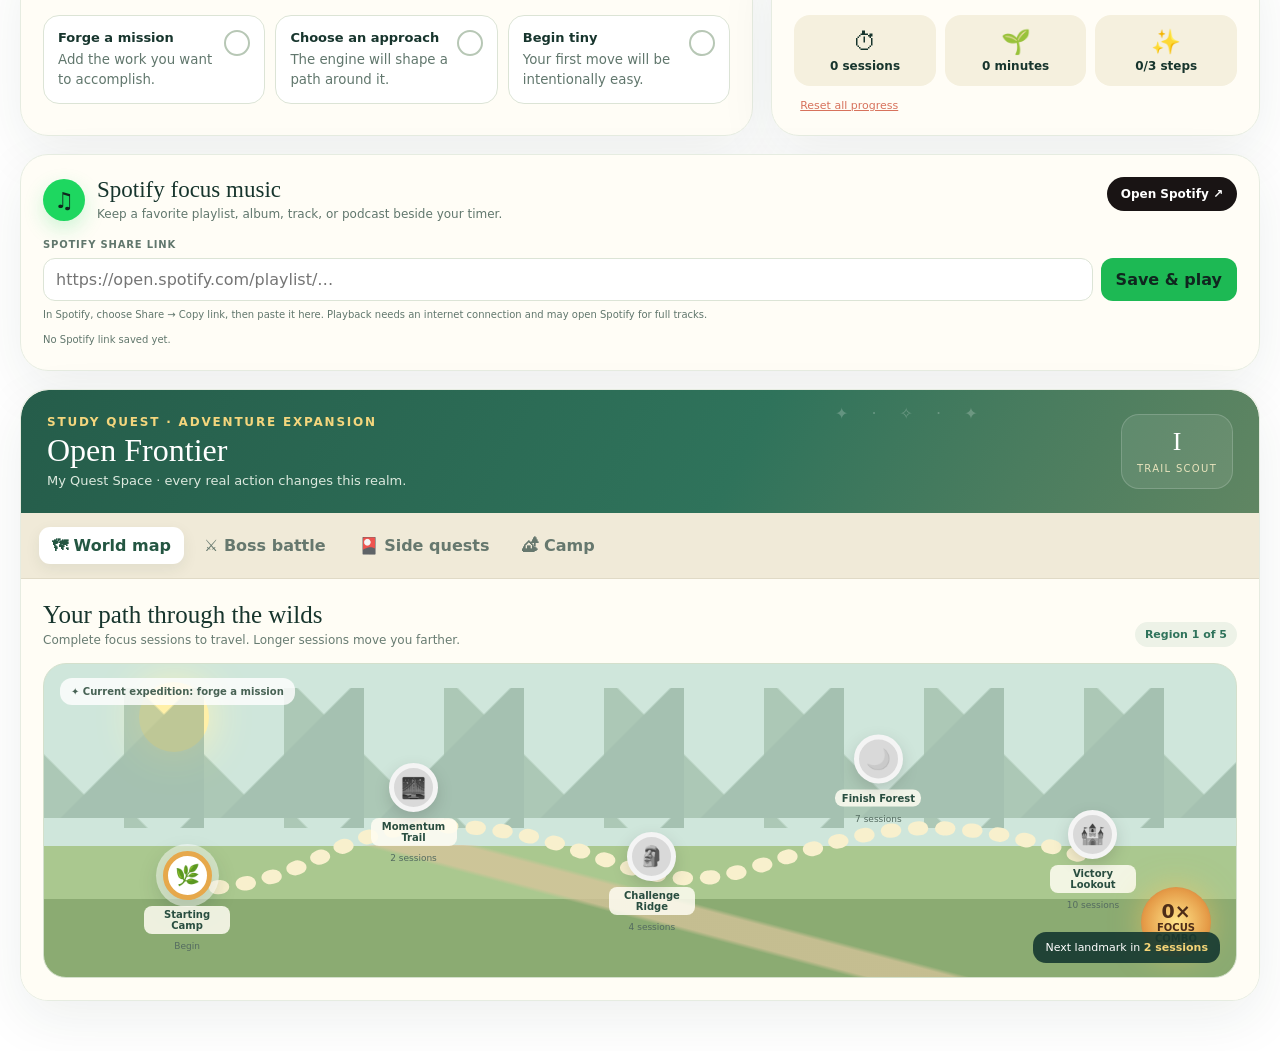
==== commit 9687108b: "Add real-time Study Party rooms" ====
--- a/index.html
+++ b/index.html
@@ -29,6 +29,7 @@
   <link rel="stylesheet" href="data-transfer.css">
   <link rel="stylesheet" href="spotify.css">
   <link rel="stylesheet" href="v4.css">
+  <link rel="stylesheet" href="party.css">
   <link rel="manifest" href="manifest.webmanifest">
   <link rel="icon" href="icons/favicon.png" type="image/png" sizes="64x64">
   <link rel="icon" href="icons/icon-192.png" type="image/png" sizes="192x192">
@@ -114,5 +115,6 @@
   <script src="data-transfer.js"></script>
   <script src="spotify.js"></script>
   <script src="v4.js"></script>
+  <script src="party.js"></script>
 </body>
 </html>
--- a/party.css
+++ b/party.css
@@ -0,0 +1,13 @@
+/* Study Party — account-free peer-to-peer focus rooms */
+.party-room-head{padding-right:72px!important}
+@media(max-width:560px){.party-room-head{padding-right:15px!important}}
+.party-app{border:1px solid color-mix(in srgb,var(--realm-accent) 26%,var(--border));background:color-mix(in srgb,var(--surface) 85%,var(--realm-soft));color:var(--text);border-radius:999px;padding:8px 11px;display:flex;align-items:center;gap:6px;font-size:10px;font-weight:900;box-shadow:0 7px 20px #17352d0d;transition:.2s}.party-app:hover{transform:translateY(-1px);border-color:var(--realm-accent)}.party-app i{font-style:normal;background:var(--realm-accent);color:white;min-width:18px;height:18px;border-radius:99px;display:grid;place-items:center;font-size:8px}.party-app.live .party-spark{color:#e6a84b;animation:partySpark 1.4s ease infinite}.sq-party-nav{border:0!important;text-decoration:none;background:transparent!important;color:var(--text-soft)!important;border-radius:13px!important;padding:8px 12px!important;font-size:11px!important;font-weight:850!important;display:flex!important;align-items:center!important;gap:6px!important;white-space:nowrap}.sq-party-nav:hover{background:var(--surface-2)!important;color:var(--text)!important}
+.party-modal{position:fixed;inset:0;z-index:220;background:#0a1c18d9;backdrop-filter:blur(13px);display:none;place-items:center;padding:14px}.party-modal.show{display:grid;animation:partyFade .2s ease}.party-shell{width:min(1050px,100%);height:min(760px,95vh);background:var(--surface);color:var(--text);border:1px solid #ffffff25;border-radius:30px;box-shadow:0 40px 130px #0009;position:relative;overflow:hidden}.party-close{position:absolute;right:16px;top:16px;z-index:8;width:38px;height:38px;border:0;border-radius:50%;background:color-mix(in srgb,var(--surface-2) 88%,transparent);color:var(--text);font-size:20px;backdrop-filter:blur(10px)}.party-lobby,.party-room,.party-loading,.party-error{display:none;height:100%}.party-lobby.active{display:grid;grid-template-columns:.92fr 1.08fr}.party-room.active{display:block;overflow:auto}.party-loading.active,.party-error.active{display:grid;place-content:center;text-align:center;padding:30px}
+.party-hero{padding:54px 42px;background:radial-gradient(circle at 72% 18%,#ffe98a42 0 5%,transparent 23%),linear-gradient(155deg,#173c32,#315e4d 58%,#638763);color:#fff;display:flex;flex-direction:column;justify-content:center;position:relative;overflow:hidden}.party-hero:before,.party-hero:after{content:"";position:absolute;border:1px solid #ffffff18;border-radius:50%}.party-hero:before{width:310px;height:310px;right:-160px;top:-90px}.party-hero:after{width:230px;height:230px;left:-130px;bottom:-90px}.party-orbit{width:112px;height:112px;border-radius:36px;background:#ffffff12;border:1px solid #ffffff20;display:grid;place-items:center;position:relative;margin-bottom:24px;box-shadow:inset 0 0 50px #ffffff0b}.party-orbit span{font-size:56px;filter:drop-shadow(0 12px 14px #0004);animation:partyFloat 3s ease-in-out infinite}.party-orbit i,.party-orbit b{position:absolute;font-style:normal;color:#f6d778}.party-orbit i{right:-15px;top:12px;font-size:24px}.party-orbit b{left:-18px;bottom:8px;font-size:12px}.party-kicker{font-size:10px;letter-spacing:.16em;text-transform:uppercase;color:#bfe0c9;font-weight:900}.party-hero h2{font:clamp(35px,5vw,51px)/1 Georgia,serif;margin:8px 0 14px}.party-hero>p{color:#d9e8df;font-size:13px;line-height:1.6;max-width:410px}.party-benefits{display:flex;gap:7px;flex-wrap:wrap;margin-top:18px}.party-benefits span{background:#ffffff0e;border:1px solid #ffffff1e;border-radius:99px;padding:7px 10px;font-size:9px;color:#edf5ef;font-weight:750}.party-benefits b{color:#f6d778;margin-right:4px}
+.party-setup{padding:52px 46px 34px;overflow:auto}.party-tabs{background:var(--surface-2);padding:4px;border-radius:14px;display:grid;grid-template-columns:1fr 1fr;gap:3px;margin-bottom:24px}.party-tabs button{border:0;border-radius:11px;padding:10px;background:transparent;color:var(--text-soft);font-size:11px;font-weight:900}.party-tabs button.active{background:var(--surface-3);color:var(--text);box-shadow:0 4px 14px #17352d12}.party-profile{display:grid;grid-template-columns:1fr 1fr;gap:17px;margin-bottom:20px}.party-profile label,.party-code-field{font-size:9px;font-weight:900;letter-spacing:.08em;text-transform:uppercase;color:var(--text-soft);display:grid;gap:7px}.party-profile input,.party-code-field input,.party-mission-edit input,#partyChatForm input{border:1px solid var(--border);background:var(--surface-3);color:var(--text);border-radius:12px;padding:11px 12px;outline:0}.party-profile input:focus,.party-code-field input:focus,.party-mission-edit input:focus,#partyChatForm input:focus{border-color:var(--realm-accent);box-shadow:0 0 0 3px color-mix(in srgb,var(--realm-accent) 14%,transparent)}.party-profile>div>span{display:block;font-size:9px;font-weight:900;letter-spacing:.08em;text-transform:uppercase;color:var(--text-soft);margin-bottom:7px}.party-avatar-picker{display:flex;gap:4px;flex-wrap:wrap}.party-avatar-picker button{width:32px;height:32px;border:1px solid var(--border);background:var(--surface-3);border-radius:10px;font-size:17px;padding:0}.party-avatar-picker button.active{border-color:var(--realm-accent);background:var(--realm-soft);transform:translateY(-2px)}.party-pane{display:none}.party-pane.active{display:block;animation:partyRise .2s ease}.party-note{display:flex;gap:10px;background:color-mix(in srgb,var(--realm-soft) 55%,var(--surface));border:1px solid color-mix(in srgb,var(--realm-accent) 15%,var(--border));border-radius:14px;padding:12px;margin-bottom:12px}.party-note>span{font-size:20px}.party-note p{font-size:9px;color:var(--text-soft);margin:0;line-height:1.45}.party-note b{display:block;color:var(--text);font-size:10px}.party-main{width:100%;border:0;border-radius:13px;background:var(--realm-accent);color:#fff;padding:13px;font-weight:900;box-shadow:0 8px 24px color-mix(in srgb,var(--realm-accent) 28%,transparent)}.party-code-field input{font:800 18px ui-monospace,monospace;text-align:center;letter-spacing:.12em;margin-bottom:10px}.party-code-field input.invalid{border-color:#c85f52;animation:partyShake .25s}.party-privacy{font-size:8px;line-height:1.5;color:var(--text-soft);text-align:center;margin:17px 15px 0}
+.party-room-head{position:sticky;top:0;z-index:5;display:flex;justify-content:space-between;align-items:center;gap:20px;padding:19px 26px;background:color-mix(in srgb,var(--surface) 91%,transparent);border-bottom:1px solid var(--border);backdrop-filter:blur(18px)}.party-room-head h2{font:26px Georgia,serif;margin:2px 0}.party-room-head p{font-size:9px;color:var(--text-soft);margin:0}.party-room-head p button{border:0;background:transparent;color:var(--realm-accent);padding:0;font:800 9px ui-monospace,monospace}.party-live{display:flex;align-items:center;gap:6px;color:var(--realm-accent);font-size:8px;font-weight:900;text-transform:uppercase;letter-spacing:.1em}.party-live i{width:7px;height:7px;border-radius:50%;background:#55b66d;box-shadow:0 0 0 5px #55b66d18;animation:partyPulse 1.8s ease infinite}.party-room-actions{display:flex;gap:7px}.party-room-actions button{border:1px solid var(--border);border-radius:11px;padding:9px 11px;background:var(--surface-3);color:var(--text);font-size:9px;font-weight:850}.party-room-actions button:first-child{background:var(--realm-accent);border-color:var(--realm-accent);color:#fff}.party-grid{display:grid;grid-template-columns:minmax(0,1.55fr) minmax(255px,.65fr);gap:14px;padding:16px;background:color-mix(in srgb,var(--surface-2) 55%,var(--surface));min-height:calc(100% - 91px)}.party-main-column,.party-side-column{display:grid;gap:12px;align-content:start}.party-mission-card,.party-timer-card,.party-chat-card,.party-members-card,.party-reaction-card,.party-promise{background:var(--surface-3);border:1px solid var(--border);border-radius:19px;padding:16px}.party-card-label{font-size:8px;font-weight:950;letter-spacing:.14em;text-transform:uppercase;color:var(--realm-accent);margin-bottom:9px}.party-mission-edit{display:flex;gap:7px}.party-mission-edit input{flex:1;font:20px Georgia,serif;padding:9px 10px}.party-mission-edit button,#partyChatForm button{border:0;border-radius:11px;background:var(--realm-accent);color:white;padding:9px 12px;font-size:9px;font-weight:900}.party-mission-card>p{font-size:8px;color:var(--text-soft);margin:7px 2px 0}.party-timer-card{display:grid;grid-template-columns:190px 1fr;gap:24px;align-items:center;background:linear-gradient(140deg,color-mix(in srgb,var(--realm-soft) 65%,var(--surface-3)),var(--surface-3))}.party-timer-ring{--party-angle:0deg;width:170px;height:170px;border-radius:50%;background:conic-gradient(var(--realm-accent) var(--party-angle),var(--surface-2) 0);display:grid;place-items:center;box-shadow:0 15px 40px #17352d14}.party-timer-ring:before{content:"";position:absolute}.party-timer-ring>div{width:140px;height:140px;border-radius:50%;background:var(--surface-3);display:grid;place-content:center;text-align:center}.party-timer-ring strong{font:40px Georgia,serif}.party-timer-ring span{font-size:8px;letter-spacing:.12em;text-transform:uppercase;color:var(--text-soft);font-weight:900}.party-timer-controls h3{font:24px Georgia,serif;margin:0 0 5px}.party-timer-controls>p{font-size:9px;color:var(--text-soft);line-height:1.45;margin:0 0 12px}.party-durations{display:flex;gap:5px;margin-bottom:8px}.party-durations button{flex:1;border:1px solid var(--border);border-radius:9px;background:var(--surface-3);color:var(--text-soft);padding:7px;font-size:9px;font-weight:850}.party-durations button.active{background:var(--realm-accent);border-color:var(--realm-accent);color:#fff}.party-focus-button{width:100%;border:0;border-radius:12px;background:#173c32;color:#fff;padding:11px;font-size:10px;font-weight:900}.party-chat-card{padding-bottom:12px}.party-feed{height:146px;overflow:auto;display:grid;gap:8px;align-content:start;padding:3px}.party-feed-system{display:flex;justify-content:center;gap:8px;color:var(--text-soft);font-size:8px}.party-feed-system time{opacity:.65}.party-feed-message{display:grid;grid-template-columns:30px 1fr auto;gap:8px;align-items:start}.party-feed-message>div{width:28px;height:28px;border-radius:9px;background:color-mix(in srgb,var(--member) 18%,var(--surface-2));display:grid;place-items:center}.party-feed-message p{margin:0}.party-feed-message p b{display:block;font-size:8px;color:var(--text-soft)}.party-feed-message p span{display:inline-block;background:var(--surface-2);border-radius:4px 11px 11px 11px;padding:7px 9px;font-size:9px;margin-top:2px}.party-feed-message.self p span{background:var(--realm-soft)}.party-feed-message time{font-size:7px;color:var(--text-soft);padding-top:4px}#partyChatForm{display:grid;grid-template-columns:1fr auto;gap:7px;border-top:1px solid var(--border);padding-top:10px;margin-top:8px}#partyChatForm input{padding:9px 10px;font-size:9px}
+.party-card-title{display:flex;justify-content:space-between;align-items:center;margin-bottom:11px}.party-card-title span{font:18px Georgia,serif;display:block}.party-card-title strong{font-size:8px;color:var(--text-soft)}.party-card-title button{border:1px solid var(--realm-accent);background:transparent;color:var(--realm-accent);border-radius:9px;padding:7px 8px;font-size:8px;font-weight:900}.party-card-title button.ready{background:var(--realm-accent);color:white}.party-members{display:grid;gap:7px}.party-member{display:grid;grid-template-columns:auto 1fr auto;gap:9px;align-items:center;padding:7px;border-radius:12px;background:var(--surface-2)}.party-member-avatar{width:34px;height:34px;border-radius:11px;background:color-mix(in srgb,var(--member) 18%,var(--surface));display:grid;place-items:center;position:relative}.party-member-avatar i{position:absolute;width:8px;height:8px;border-radius:50%;background:#55b66d;border:2px solid var(--surface-2);right:-2px;bottom:-2px}.party-member strong{font-size:9px;display:block}.party-member strong small{font-size:7px;color:var(--text-soft)}.party-member span{font-size:7px;color:var(--text-soft)}.party-member>b{color:var(--text-soft)}.party-member.ready{box-shadow:inset 3px 0 var(--realm-accent)}.party-member.ready>b{color:var(--realm-accent)}.party-reactions{display:grid;grid-template-columns:repeat(6,1fr);gap:4px}.party-reactions button{border:1px solid var(--border);background:var(--surface-2);border-radius:9px;padding:7px 3px;font-size:17px;transition:.15s}.party-reactions button:hover{transform:translateY(-3px) scale(1.08);background:var(--realm-soft)}.party-promise{display:flex;gap:10px;background:linear-gradient(145deg,#173c32,#315d4d);color:#fff;border:0}.party-promise>span{font-size:24px}.party-promise b{font-size:10px}.party-promise p{font-size:8px;line-height:1.5;color:#d0e1d8;margin:3px 0 0}.party-loading,.party-error{background:radial-gradient(circle at 50% 35%,var(--realm-soft),var(--surface) 52%)}.party-loading h3,.party-error h3{font:30px Georgia,serif;margin:17px 0 6px}.party-loading p,.party-error p{font-size:10px;color:var(--text-soft);max-width:340px}.party-loading button,.party-error button{justify-self:center;border:1px solid var(--border);background:var(--surface-3);color:var(--text);border-radius:11px;padding:9px 17px;font-size:9px;font-weight:850;margin-top:10px}.party-error>span{font-size:48px}.party-loader{display:flex;justify-content:center;gap:7px}.party-loader i{width:12px;height:12px;border-radius:50%;background:var(--realm-accent);animation:partyBounce .9s ease infinite}.party-loader i:nth-child(2){animation-delay:.15s}.party-loader i:nth-child(3){animation-delay:.3s}.party-reaction-layer{position:fixed;inset:0;z-index:300;pointer-events:none;overflow:hidden}.party-reaction-float{position:absolute;left:var(--x);bottom:8vh;font-size:42px;filter:drop-shadow(0 8px 10px #0003);animation:partyReaction 2.5s ease-out forwards}
+@keyframes partyFade{from{opacity:0}}@keyframes partyRise{from{transform:translateY(7px);opacity:0}}@keyframes partyFloat{50%{transform:translateY(-7px) rotate(2deg)}}@keyframes partySpark{50%{transform:scale(1.25);opacity:.55}}@keyframes partyPulse{50%{box-shadow:0 0 0 9px #55b66d05}}@keyframes partyBounce{50%{transform:translateY(-10px);opacity:.5}}@keyframes partyShake{25%{transform:translateX(-5px)}75%{transform:translateX(5px)}}@keyframes partyReaction{0%{transform:translate(0,0) scale(.6);opacity:0}12%{opacity:1;transform:translate(0,-20px) scale(1.1)}100%{transform:translate(var(--drift),-75vh) rotate(18deg) scale(1.35);opacity:0}}
+@media(max-width:850px){.party-shell{height:min(820px,96vh);border-radius:23px}.party-lobby.active{grid-template-columns:1fr}.party-hero{padding:30px;min-height:260px}.party-orbit{width:78px;height:78px;margin-bottom:14px}.party-orbit span{font-size:39px}.party-hero h2{font-size:34px}.party-setup{padding:28px}.party-grid{grid-template-columns:1fr}.party-side-column{grid-template-columns:1fr 1fr}.party-promise{grid-column:1/-1}.party-timer-card{grid-template-columns:160px 1fr}.party-timer-ring{width:150px;height:150px}.party-timer-ring>div{width:122px;height:122px}.sq-party-nav{flex-direction:column!important;gap:2px!important;padding:7px 11px!important;font-size:8px!important;flex:1}}
+@media(max-width:560px){.party-app span:nth-child(2){display:none}.party-app{padding:7px}.party-modal{padding:5px}.party-shell{border-radius:18px;height:98vh}.party-hero{padding:25px 20px;min-height:230px}.party-benefits{display:none}.party-setup{padding:22px 17px}.party-profile{grid-template-columns:1fr}.party-room-head{align-items:flex-start;padding:15px;flex-direction:column}.party-room-actions{width:100%}.party-room-actions button{flex:1}.party-grid{padding:8px}.party-timer-card{grid-template-columns:1fr;text-align:center}.party-timer-ring{margin:auto}.party-durations{justify-content:center}.party-side-column{grid-template-columns:1fr}.party-mission-edit{flex-direction:column}.party-mission-edit button{padding:10px}.party-reactions button{font-size:15px}.party-close{right:10px;top:10px}}
+@media(prefers-reduced-motion:reduce){.party-modal *,.party-reaction-float{animation-duration:.01ms!important;animation-iteration-count:1!important;transition-duration:.01ms!important}}
